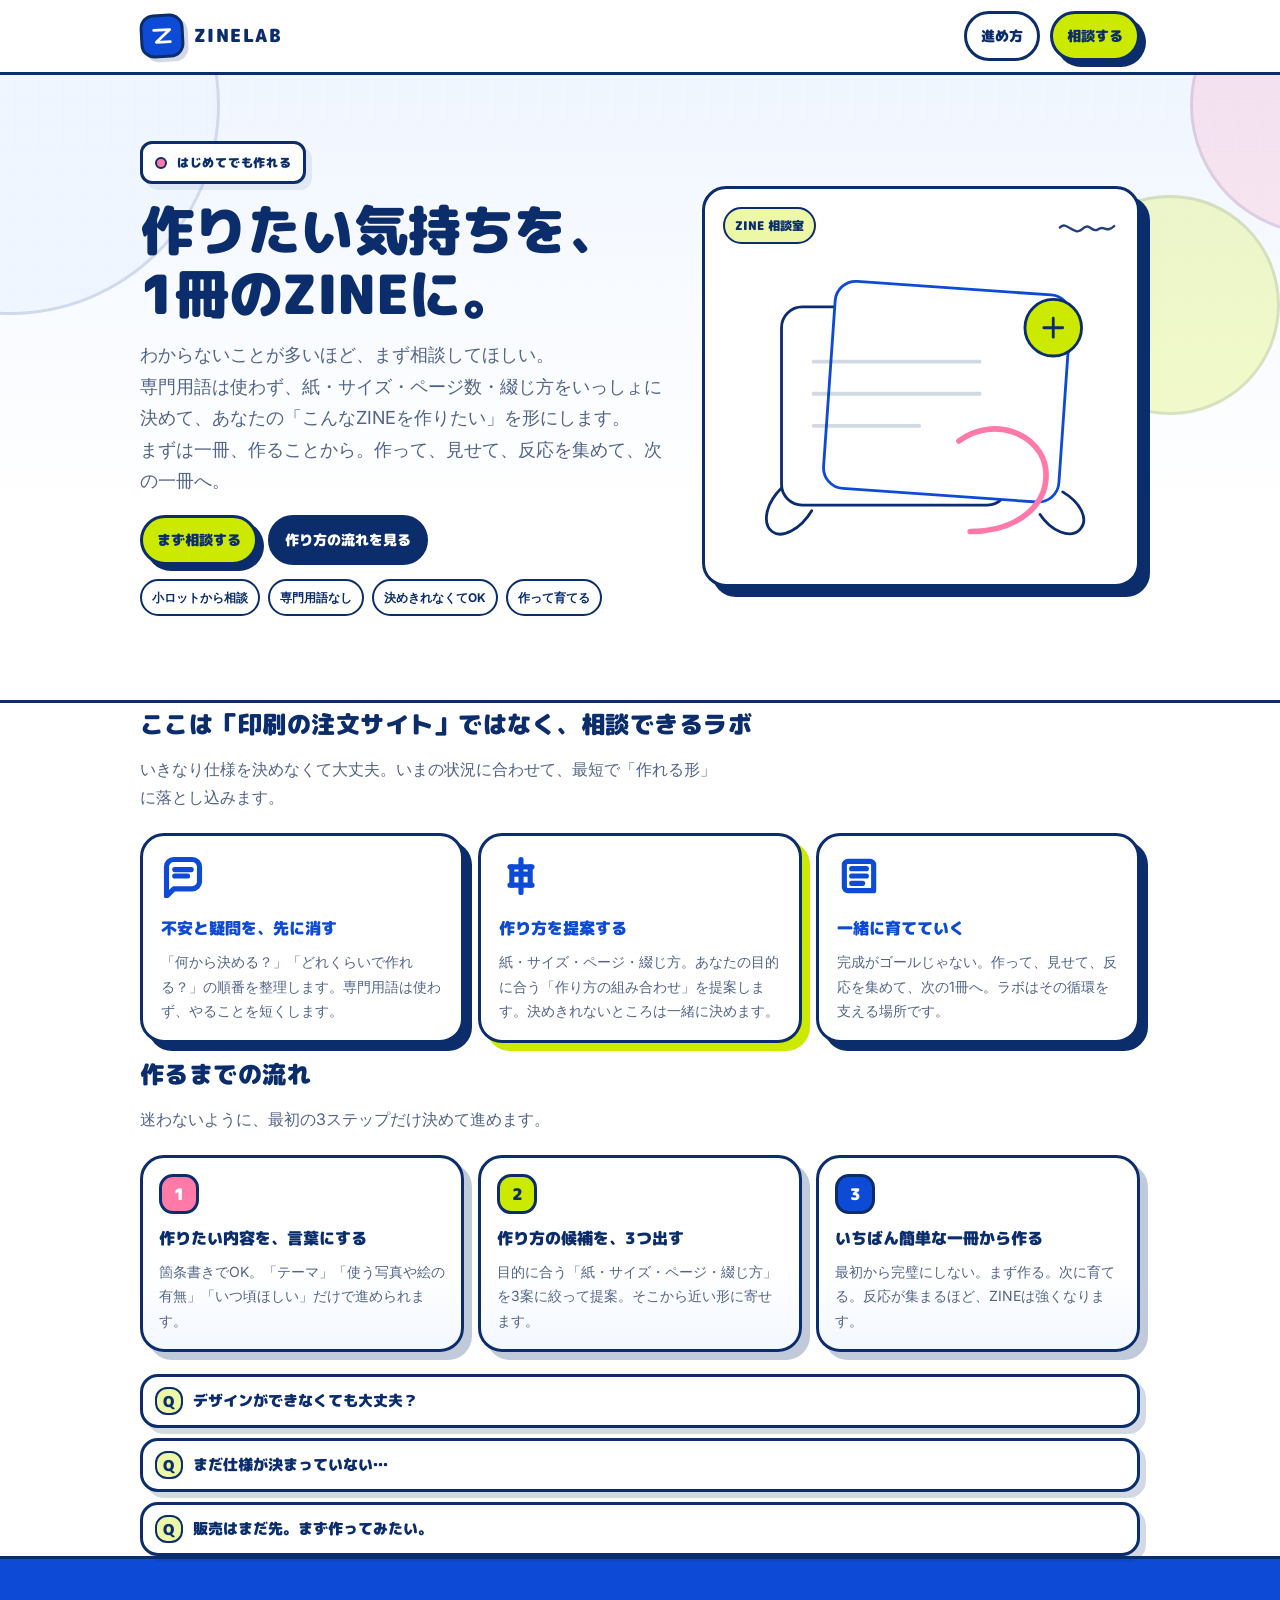
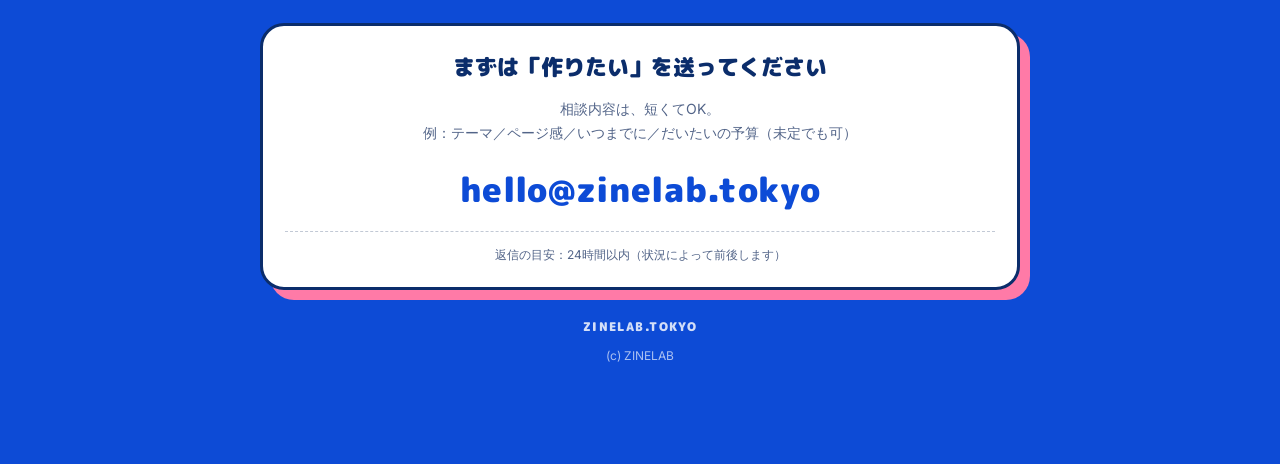
==== index.html @ 98d880db "Initial commit: copied from zinelab" ====
<!doctype html>
<html lang="ja">
<head>
  <meta charset="utf-8" />
  <meta name="viewport" content="width=device-width,initial-scale=1" />
  <meta name="description" content="ZINELAB — はじめてでも大丈夫。作りたい気持ちを、1冊のZINEに。" />
  <title>ZINELAB | はじめてでも作れるZINEの相談室</title>

  <link rel="preconnect" href="https://fonts.googleapis.com">
  <link rel="preconnect" href="https://fonts.gstatic.com" crossorigin>
  <link href="https://fonts.googleapis.com/css2?family=M+PLUS+Rounded+1c:wght@500;800;900&family=Inter:wght@400;600;700&display=swap" rel="stylesheet">

  <style>
    :root{
      --ink:#0B2D6B;
      --blue:#0D4BD6;
      --sky:#F0F6FF;
      --lime:#CBEA00;
      --pink:#FF7AA7;
      --paper:#FFFFFF;
      --muted:#526488;

      --radius:24px;
      --border:3px;
      --shadow:10px 10px 0 var(--ink);

      --max:1040px;
    }

    *{box-sizing:border-box;-webkit-font-smoothing:antialiased}
    html,body{margin:0;padding:0}
    body{
      font-family:"Inter","Noto Sans JP",system-ui,-apple-system,Segoe UI,Roboto,sans-serif;
      color:var(--ink);
      background:var(--paper);
      line-height:1.75;
      overflow-x:hidden;
    }

    h1,h2,h3,.rounded{
      font-family:"M PLUS Rounded 1c",system-ui,sans-serif;
      margin:0;
    }
    a{color:inherit}
    .wrap{max-width:var(--max);margin:0 auto;padding:0 20px}

    /* --- Header --- */
    header{
      position:sticky;top:0;z-index:50;
      background:rgba(255,255,255,.86);
      backdrop-filter:blur(12px);
      border-bottom:var(--border) solid var(--ink);
    }
    .nav{
      height:72px;
      display:flex;align-items:center;justify-content:space-between;
      gap:12px;
    }
    .brand{
      display:flex;align-items:center;gap:10px;
      text-decoration:none;
    }
    .mark{
      width:44px;height:44px;border-radius:14px;
      background:var(--blue);
      border:var(--border) solid var(--ink);
      display:grid;place-items:center;
      transform:rotate(-3deg);
      box-shadow:4px 4px 0 rgba(11,45,107,.18);
    }
    .brand .name{
      font-weight:900;
      letter-spacing:.08em;
      font-size:18px;
    }
    .navlinks{
      display:flex;align-items:center;gap:10px;
    }
    .pill{
      display:inline-flex;align-items:center;gap:8px;
      padding:10px 14px;
      border-radius:999px;
      border:var(--border) solid var(--ink);
      text-decoration:none;
      font-family:"M PLUS Rounded 1c";
      font-weight:900;
      font-size:14px;
      white-space:nowrap;
      background:#fff;
    }
    .pill.primary{
      background:var(--lime);
      box-shadow:6px 6px 0 var(--ink);
    }
    .pill.dark{
      background:var(--ink);
      color:#fff;
    }
    .pill:active{transform:translate(1px,1px)}

    /* --- Decorative background --- */
    .bg{
      position:absolute;inset:-120px -80px auto -80px;
      height:520px;
      pointer-events:none;
      z-index:0;
      overflow:hidden;
    }
    .blob{
      position:absolute;border-radius:999px;
      filter:saturate(1.05);
      opacity:.95;
    }
    .blob.b1{width:420px;height:420px;left:-120px;top:-60px;background:var(--sky);border:var(--border) solid rgba(11,45,107,.14)}
    .blob.b2{width:260px;height:260px;right:-90px;top:20px;background:rgba(255,122,167,.18);border:var(--border) solid rgba(11,45,107,.12)}
    .blob.b3{width:220px;height:220px;right:80px;top:240px;background:rgba(203,234,0,.22);border:var(--border) solid rgba(11,45,107,.12)}
    .gridpaper{
      position:absolute;inset:0;
      background:
        linear-gradient(transparent 23px, rgba(11,45,107,.06) 24px),
        linear-gradient(90deg, transparent 23px, rgba(11,45,107,.06) 24px);
      background-size:24px 24px;
      mask-image:linear-gradient(180deg, rgba(0,0,0,.7), rgba(0,0,0,0));
      opacity:.6;
    }

    /* --- Hero --- */
    .hero{
      position:relative;
      padding:46px 0 28px;
      border-bottom:var(--border) solid var(--ink);
      background:linear-gradient(180deg, var(--sky) 0%, #fff 70%);
      overflow:hidden;
    }
    .hero .wrap{position:relative;z-index:1}
    .heroGrid{
      display:grid;grid-template-columns:1.1fr .9fr;gap:26px;align-items:center;
      padding:20px 0 40px;
    }
    .kicker{
      display:inline-flex;align-items:center;gap:10px;
      padding:8px 12px;border-radius:12px;
      border:var(--border) solid var(--ink);
      background:#fff;
      font-family:"M PLUS Rounded 1c";
      font-weight:900;
      font-size:12px;
      letter-spacing:.06em;
      width:fit-content;
      box-shadow:6px 6px 0 rgba(11,45,107,.08);
    }
    .kicker .dot{
      width:12px;height:12px;border-radius:999px;
      background:var(--pink);
      border:2px solid var(--ink);
    }
    .hero h1{
      margin-top:14px;
      font-weight:900;
      letter-spacing:-.01em;
      line-height:1.18;
      font-size:clamp(30px, 6vw, 54px);
    }
    .lead{
      margin:14px 0 0;
      color:var(--muted);
      font-size:clamp(15px, 2.3vw, 18px);
    }

    .ctaRow{
      display:flex;flex-wrap:wrap;gap:10px;
      margin-top:18px;
      align-items:center;
    }

    .meta{
      display:flex;flex-wrap:wrap;gap:8px;
      margin-top:14px;
      padding:0;
      list-style:none;
    }
    .chip{
      font-size:12px;
      padding:6px 10px;
      border-radius:999px;
      border:2px solid var(--ink);
      background:#fff;
      font-weight:700;
    }

    /* hero visual */
    .visual{
      border:var(--border) solid var(--ink);
      border-radius:var(--radius);
      background:#fff;
      box-shadow:var(--shadow);
      padding:18px;
    }
    .visualTop{
      display:flex;align-items:center;justify-content:space-between;gap:10px;
      margin-bottom:12px;
    }
    .badge{
      font-family:"M PLUS Rounded 1c";
      font-weight:900;
      border:2px solid var(--ink);
      padding:6px 10px;border-radius:999px;
      background:rgba(203,234,0,.35);
      font-size:12px;
    }
    .scribble{
      width:64px;height:20px;
      opacity:.9;
    }

    /* --- Sections --- */
    section{padding:56px 0}
    .sectionTitle{
      font-size:24px;
      font-weight:900;
      letter-spacing:.02em;
    }
    .sectionLead{
      margin:10px 0 0;
      color:var(--muted);
      max-width:58ch;
    }

    .cards{
      margin-top:22px;
      display:grid;
      grid-template-columns:repeat(3, 1fr);
      gap:14px;
    }
    .card{
      border:var(--border) solid var(--ink);
      border-radius:var(--radius);
      background:#fff;
      box-shadow:8px 8px 0 var(--ink);
      padding:18px 18px 16px;
      min-height:160px;
    }
    .card strong{
      display:block;
      font-family:"M PLUS Rounded 1c";
      font-weight:900;
      font-size:16px;
      color:var(--blue);
      margin-top:8px;
    }
    .card p{
      margin:8px 0 0;
      color:var(--muted);
      font-size:14px;
    }
    .card.alt{
      box-shadow:8px 8px 0 var(--lime);
    }

    /* --- Steps --- */
    .steps{
      margin-top:22px;
      display:grid;
      grid-template-columns:repeat(3,1fr);
      gap:14px;
    }
    .step{
      border:var(--border) solid var(--ink);
      border-radius:var(--radius);
      background:linear-gradient(180deg, #fff 0%, #fff 60%, rgba(240,246,255,.8) 100%);
      box-shadow:8px 8px 0 rgba(11,45,107,.25);
      padding:16px;
    }
    .step .num{
      width:40px;height:40px;border-radius:14px;
      border:var(--border) solid var(--ink);
      background:var(--pink);
      color:#fff;
      display:grid;place-items:center;
      font-family:"M PLUS Rounded 1c";
      font-weight:900;
    }
    .step h3{
      margin-top:10px;
      font-size:16px;
      font-weight:900;
    }
    .step p{
      margin:8px 0 0;
      color:var(--muted);
      font-size:14px;
    }

    /* --- FAQ --- */
    .faq{
      margin-top:22px;
      display:grid;
      grid-template-columns:1fr;
      gap:10px;
    }
    details{
      border:var(--border) solid var(--ink);
      border-radius:18px;
      background:#fff;
      box-shadow:6px 6px 0 rgba(11,45,107,.18);
      padding:10px 12px;
    }
    summary{
      cursor:pointer;
      list-style:none;
      font-family:"M PLUS Rounded 1c";
      font-weight:900;
      display:flex;align-items:center;gap:10px;
      font-size:15px;
    }
    summary::-webkit-details-marker{display:none}
    .qmark{
      width:28px;height:28px;border-radius:12px;
      border:2px solid var(--ink);
      background:rgba(203,234,0,.35);
      display:grid;place-items:center;
      font-weight:900;
    }
    details p{
      margin:10px 0 0;
      color:var(--muted);
      font-size:14px;
      padding-left:38px;
    }

    /* --- Contact --- */
    .contact{
      padding:64px 0;
      border-top:var(--border) solid var(--ink);
      background:var(--blue);
      color:#fff;
    }
    .contactCard{
      background:#fff;
      color:var(--ink);
      border:var(--border) solid var(--ink);
      border-radius:var(--radius);
      box-shadow:10px 10px 0 var(--pink);
      padding:22px;
      max-width:760px;
      margin:0 auto;
      text-align:center;
    }
    .contactCard h2{
      font-size:22px;
      font-weight:900;
      margin:0;
    }
    .contactCard .note{
      margin:10px auto 0;
      color:var(--muted);
      font-size:14px;
      max-width:56ch;
    }
    .email{
      display:block;
      margin:14px 0 0;
      font-family:"M PLUS Rounded 1c";
      font-weight:900;
      letter-spacing:.02em;
      font-size:clamp(20px, 4.8vw, 34px);
      text-decoration:none;
      color:var(--blue);
      word-break:break-word;
    }
    .small{
      margin:12px 0 0;
      font-size:12px;
      color:var(--muted);
      border-top:1px dashed rgba(82,100,136,.35);
      padding-top:12px;
    }
    footer{
      padding:26px 0 34px;
      text-align:center;
      color:rgba(255,255,255,.82);
    }
    footer .mini{
      font-family:"M PLUS Rounded 1c";
      font-weight:900;
      letter-spacing:.12em;
      font-size:12px;
      margin:0;
    }
    footer .copy{
      margin:8px 0 0;
      font-size:12px;
      opacity:.8;
    }

    /* --- SVG unified tone --- */
    .icon{
      width:44px;height:44px;
      color:var(--blue);
    }
    .line{
      fill:none;
      stroke:currentColor;
      stroke-width:2.8;
      stroke-linecap:round;
      stroke-linejoin:round;
    }

    /* --- Responsive --- */
    @media (max-width: 900px){
      .heroGrid{grid-template-columns:1fr;gap:14px}
      .visual{max-width:520px;margin:0 auto}
      .cards{grid-template-columns:1fr}
      .steps{grid-template-columns:1fr}
      .navlinks{gap:8px}
      .pill{padding:9px 12px}
    }

    @media (max-width: 420px){
      .nav{height:66px}
      .brand .name{font-size:16px}
      .mark{width:40px;height:40px;border-radius:13px}
      .pill{font-size:13px}
    }
  </style>
</head>

<body>
  <header>
    <div class="wrap nav">
      <a class="brand" href="#top" aria-label="ZINELAB">
        <div class="mark" aria-hidden="true">
          <svg width="24" height="24" viewBox="0 0 24 24" class="line" style="stroke:#fff">
            <path d="M4 6h16L6 18h14"/>
          </svg>
        </div>
        <div class="name rounded">ZINELAB</div>
      </a>

      <div class="navlinks">
        <a class="pill" href="#how">進め方</a>
        <a class="pill primary" href="mailto:hello@zinelab.tokyo?subject=ZINELAB%20%E7%9B%B8%E8%AB%87&body=%E4%BB%A5%E4%B8%8B%E3%82%92%E7%9F%AD%E3%81%8F%E6%9B%B8%E3%81%84%E3%81%A6%E9%80%81%E3%81%A3%E3%81%A6%E3%81%8F%E3%81%A0%E3%81%95%E3%81%84%EF%BC%9A%0A%E3%83%BB%E4%BD%9C%E3%82%8A%E3%81%9F%E3%81%84%E5%86%85%E5%AE%B9%EF%BC%88%E3%83%86%E3%83%BC%E3%83%9E%E3%82%84%E9%9B%B0%E5%9B%B2%E6%B0%97%EF%BC%89%0A%E3%83%BB%E3%82%B5%E3%82%A4%E3%82%BA%EF%BC%88%E6%9C%AA%E5%AE%9A%E3%81%A7%E3%82%82OK%EF%BC%89%0A%E3%83%BB%E3%83%9A%E3%83%BC%E3%82%B8%E6%95%B0%EF%BC%88%E6%9C%AA%E5%AE%9A%E3%81%A7%E3%82%82OK%EF%BC%89%0A%E3%83%BB%E9%83%A8%E6%95%B0%EF%BC%88%E6%9C%AA%E5%AE%9A%E3%81%A7%E3%82%82OK%EF%BC%89%0A%E3%83%BB%E3%81%84%E3%81%A4%E9%A0%83%E3%81%BB%E3%81%97%E3%81%84%EF%BC%88%E3%81%A0%E3%81%84%E3%81%9F%E3%81%84%E3%81%A7OK%EF%BC%89%0A%E3%83%BB%E5%8F%82%E8%80%83URL%20/%20%E7%94%BB%E5%83%8F%EF%BC%88%E3%81%82%E3%82%8C%E3%81%B0%EF%BC%89%0A">相談する</a>
      </div>
    </div>
  </header>

  <main id="top">

    <section class="hero" aria-label="Hero">
      <div class="bg" aria-hidden="true">
        <div class="blob b1"></div>
        <div class="blob b2"></div>
        <div class="blob b3"></div>
        <div class="gridpaper"></div>
      </div>

      <div class="wrap">
        <div class="heroGrid">
          <div>
            <div class="kicker">
              <span class="dot" aria-hidden="true"></span>
              はじめてでも作れる
            </div>

            <h1>作りたい気持ちを、<br>1冊のZINEに。</h1>

            <p class="lead">
              わからないことが多いほど、まず相談してほしい。<br>
              専門用語は使わず、紙・サイズ・ページ数・綴じ方をいっしょに決めて、あなたの「こんなZINEを作りたい」を形にします。<br>
              まずは一冊、作ることから。作って、見せて、反応を集めて、次の一冊へ。
            </p>

            <div class="ctaRow">
              <a class="pill primary" href="mailto:hello@zinelab.tokyo?subject=ZINELAB%20%E7%9B%B8%E8%AB%87&body=%E4%BB%A5%E4%B8%8B%E3%82%92%E7%9F%AD%E3%81%8F%E6%9B%B8%E3%81%84%E3%81%A6%E9%80%81%E3%81%A3%E3%81%A6%E3%81%8F%E3%81%A0%E3%81%95%E3%81%84%EF%BC%9A%0A%E3%83%BB%E4%BD%9C%E3%82%8A%E3%81%9F%E3%81%84%E5%86%85%E5%AE%B9%EF%BC%88%E3%83%86%E3%83%BC%E3%83%9E%E3%82%84%E9%9B%B0%E5%9B%B2%E6%B0%97%EF%BC%89%0A%E3%83%BB%E3%82%B5%E3%82%A4%E3%82%BA%EF%BC%88%E6%9C%AA%E5%AE%9A%E3%81%A7%E3%82%82OK%EF%BC%89%0A%E3%83%BB%E3%83%9A%E3%83%BC%E3%82%B8%E6%95%B0%EF%BC%88%E6%9C%AA%E5%AE%9A%E3%81%A7%E3%82%82OK%EF%BC%89%0A%E3%83%BB%E9%83%A8%E6%95%B0%EF%BC%88%E6%9C%AA%E5%AE%9A%E3%81%A7%E3%82%82OK%EF%BC%89%0A%E3%83%BB%E3%81%84%E3%81%A4%E9%A0%83%E3%81%BB%E3%81%97%E3%81%84%EF%BC%88%E3%81%A0%E3%81%84%E3%81%9F%E3%81%84%E3%81%A7OK%EF%BC%89%0A%E3%83%BB%E5%8F%82%E8%80%83URL%20/%20%E7%94%BB%E5%83%8F%EF%BC%88%E3%81%82%E3%82%8C%E3%81%B0%EF%BC%89%0A">
                まず相談する
              </a>
              <a class="pill dark" href="#how">
                作り方の流れを見る
              </a>
            </div>

            <ul class="meta" aria-label="特徴">
              <li class="chip">小ロットから相談</li>
              <li class="chip">専門用語なし</li>
              <li class="chip">決めきれなくてOK</li>
              <li class="chip">作って育てる</li>
            </ul>
          </div>

          <div class="visual" aria-label="Illustration">
            <div class="visualTop">
              <div class="badge">ZINE 相談室</div>
              <svg class="scribble" viewBox="0 0 80 24" aria-hidden="true">
                <path d="M6 14c8-10 18 12 28 2s12 6 20 0 10 6 20-4" fill="none" stroke="var(--ink)" stroke-width="3" stroke-linecap="round"/>
              </svg>
            </div>

            <svg viewBox="0 0 420 320" role="img" aria-label="ZINEのゆるい線画">
              <!-- paper stack -->
              <rect x="62" y="54" width="240" height="210" rx="22" fill="#fff" stroke="var(--ink)" stroke-width="3"/>
              <rect x="112" y="34" width="250" height="220" rx="22" fill="#fff" stroke="var(--blue)" stroke-width="3" transform="rotate(4 240 150)"/>
              <!-- lines -->
              <path d="M96 112h176M96 146h176M96 180h112" fill="none" stroke="rgba(11,45,107,.18)" stroke-width="4" stroke-linecap="round"/>
              <!-- lime stamp -->
              <circle cx="350" cy="76" r="30" fill="var(--lime)" stroke="var(--ink)" stroke-width="3"/>
              <path d="M340 76h20M350 66v20" fill="none" stroke="var(--ink)" stroke-width="3" stroke-linecap="round"/>
              <!-- pink doodle -->
              <path d="M250 196c38-28 88-6 92 30 4 36-28 66-80 66"
                    fill="none" stroke="var(--pink)" stroke-width="6" stroke-linecap="round"/>
              <!-- little hands -->
              <path d="M62 246c-18 18-20 38-10 46 10 8 30-2 42-22"
                    fill="none" stroke="var(--ink)" stroke-width="3" stroke-linecap="round"/>
              <path d="M360 250c20 12 28 30 18 40-10 10-30 2-42-16"
                    fill="none" stroke="var(--ink)" stroke-width="3" stroke-linecap="round"/>
            </svg>
          </div>
        </div>
      </div>
    </section>

    <section class="wrap" id="roles" aria-label="What we do">
      <h2 class="sectionTitle">ここは「印刷の注文サイト」ではなく、相談できるラボ</h2>
      <p class="sectionLead">
        いきなり仕様を決めなくて大丈夫。いまの状況に合わせて、最短で「作れる形」に落とし込みます。
      </p>

      <div class="cards" role="list">
        <div class="card" role="listitem">
          <svg class="icon" viewBox="0 0 24 24" aria-hidden="true">
            <path class="line" d="M21 15a4 4 0 0 1-4 4H7l-4 4V7a4 4 0 0 1 4-4h10a4 4 0 0 1 4 4z"/>
            <path class="line" d="M7.5 8.5h9M7.5 12h7"/>
          </svg>
          <strong>不安と疑問を、先に消す</strong>
          <p>「何から決める？」「どれくらいで作れる？」の順番を整理します。専門用語は使わず、やることを短くします。</p>
        </div>

        <div class="card alt" role="listitem">
          <svg class="icon" viewBox="0 0 24 24" aria-hidden="true">
            <path class="line" d="M12 3v18"/>
            <path class="line" d="M6 7h12M6 17h12"/>
            <path class="line" d="M7 7v10M17 7v10"/>
            <path class="line" d="M9 11h6"/>
          </svg>
          <strong>作り方を提案する</strong>
          <p>紙・サイズ・ページ・綴じ方。あなたの目的に合う「作り方の組み合わせ」を提案します。決めきれないところは一緒に決めます。</p>
        </div>

        <div class="card" role="listitem">
          <svg class="icon" viewBox="0 0 24 24" aria-hidden="true">
            <path class="line" d="M6 4h12a2 2 0 0 1 2 2v14H6a2 2 0 0 1-2-2V6a2 2 0 0 1 2-2z"/>
            <path class="line" d="M8 8h8M8 12h8M8 16h6"/>
          </svg>
          <strong>一緒に育てていく</strong>
          <p>完成がゴールじゃない。作って、見せて、反応を集めて、次の1冊へ。ラボはその循環を支える場所です。</p>
        </div>
      </div>
    </section>

    <section class="wrap" id="how" aria-label="How it works" style="padding-top:10px">
      <h2 class="sectionTitle">作るまでの流れ</h2>
      <p class="sectionLead">迷わないように、最初の3ステップだけ決めて進めます。</p>

      <div class="steps">
        <div class="step">
          <div class="num">1</div>
          <h3>作りたい内容を、言葉にする</h3>
          <p>箇条書きでOK。「テーマ」「使う写真や絵の有無」「いつ頃ほしい」だけで進められます。</p>
        </div>
        <div class="step">
          <div class="num" style="background:var(--lime); color:var(--ink)">2</div>
          <h3>作り方の候補を、3つ出す</h3>
          <p>目的に合う「紙・サイズ・ページ・綴じ方」を3案に絞って提案。そこから近い形に寄せます。</p>
        </div>
        <div class="step">
          <div class="num" style="background:var(--blue)">3</div>
          <h3>いちばん簡単な一冊から作る</h3>
          <p>最初から完璧にしない。まず作る。次に育てる。反応が集まるほど、ZINEは強くなります。</p>
        </div>
      </div>

      <div class="faq" aria-label="FAQ">
        <details>
          <summary><span class="qmark">Q</span>デザインができなくても大丈夫？</summary>
          <p>大丈夫です。まずは中身の整理から。作りやすい形に落とし込むところまで一緒にやります。</p>
        </details>
        <details>
          <summary><span class="qmark">Q</span>まだ仕様が決まっていない…</summary>
          <p>いちばん多い相談です。決める順番をこちらで作るので、「決めきれないまま」相談してください。</p>
        </details>
        <details>
          <summary><span class="qmark">Q</span>販売はまだ先。まず作ってみたい。</summary>
          <p>その方針で進めます。まずは“作る体験”を小さく始めて、次の一冊につなげる設計にします。</p>
        </details>
      </div>
    </section>

    <section class="contact" id="contact" aria-label="Contact">
      <div class="wrap">
        <div class="contactCard">
          <h2>まずは「作りたい」を送ってください</h2>
          <p class="note">
            相談内容は、短くてOK。<br>
            例：テーマ／ページ感／いつまでに／だいたいの予算（未定でも可）
          </p>

          <a class="email" href="mailto:hello@zinelab.tokyo?subject=ZINELAB%20%E7%9B%B8%E8%AB%87&body=%E4%BB%A5%E4%B8%8B%E3%82%92%E7%9F%AD%E3%81%8F%E6%9B%B8%E3%81%84%E3%81%A6%E9%80%81%E3%81%A3%E3%81%A6%E3%81%8F%E3%81%A0%E3%81%95%E3%81%84%EF%BC%9A%0A%E3%83%BB%E4%BD%9C%E3%82%8A%E3%81%9F%E3%81%84%E5%86%85%E5%AE%B9%EF%BC%88%E3%83%86%E3%83%BC%E3%83%9E%E3%82%84%E9%9B%B0%E5%9B%B2%E6%B0%97%EF%BC%89%0A%E3%83%BB%E3%82%B5%E3%82%A4%E3%82%BA%EF%BC%88%E6%9C%AA%E5%AE%9A%E3%81%A7%E3%82%82OK%EF%BC%89%0A%E3%83%BB%E3%83%9A%E3%83%BC%E3%82%B8%E6%95%B0%EF%BC%88%E6%9C%AA%E5%AE%9A%E3%81%A7%E3%82%82OK%EF%BC%89%0A%E3%83%BB%E9%83%A8%E6%95%B0%EF%BC%88%E6%9C%AA%E5%AE%9A%E3%81%A7%E3%82%82OK%EF%BC%89%0A%E3%83%BB%E3%81%84%E3%81%A4%E9%A0%83%E3%81%BB%E3%81%97%E3%81%84%EF%BC%88%E3%81%A0%E3%81%84%E3%81%9F%E3%81%84%E3%81%A7OK%EF%BC%89%0A%E3%83%BB%E5%8F%82%E8%80%83URL%20/%20%E7%94%BB%E5%83%8F%EF%BC%88%E3%81%82%E3%82%8C%E3%81%B0%EF%BC%89%0A">hello@zinelab.tokyo</a>

          <div class="small">
            返信の目安：24時間以内（状況によって前後します）
          </div>
        </div>

        <footer>
          <p class="mini">ZINELAB.TOKYO</p>
          <p class="copy">(c) ZINELAB</p>
        </footer>
      </div>
    </section>

  </main>
</body>
</html>
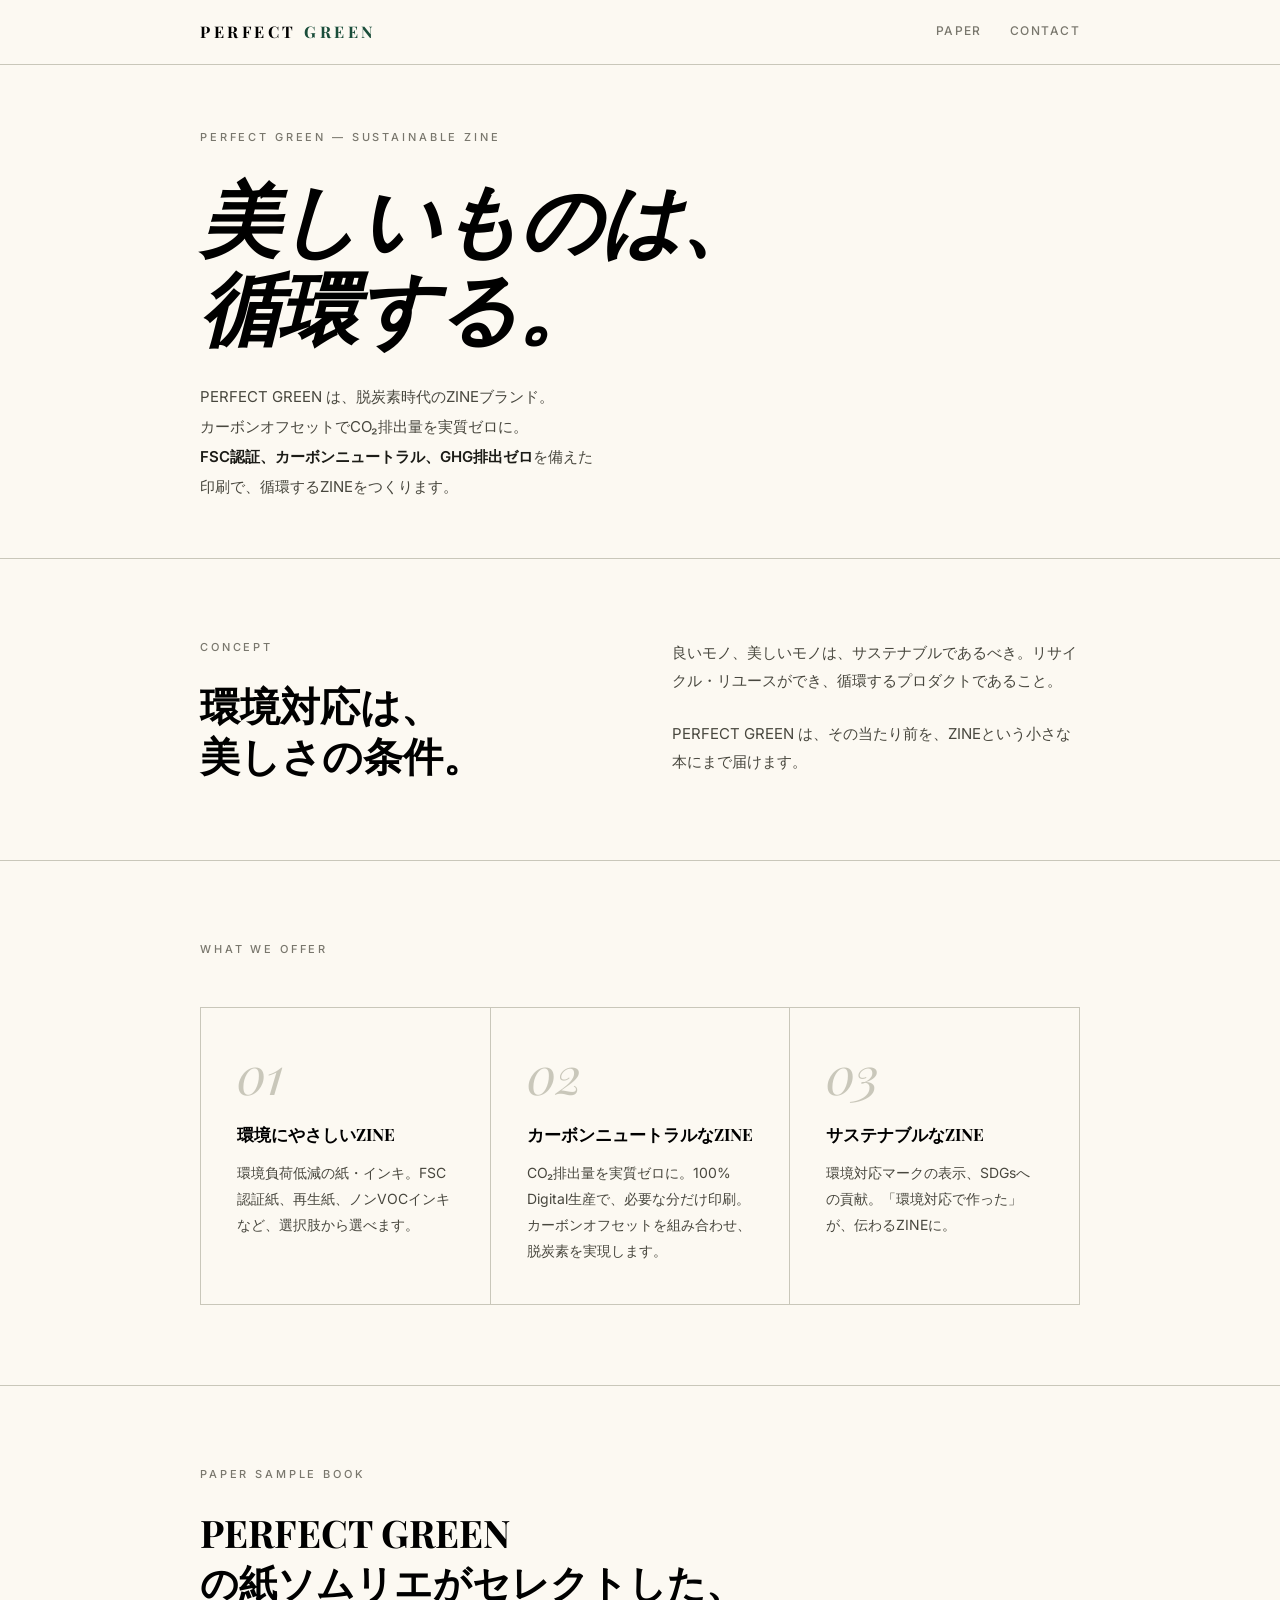
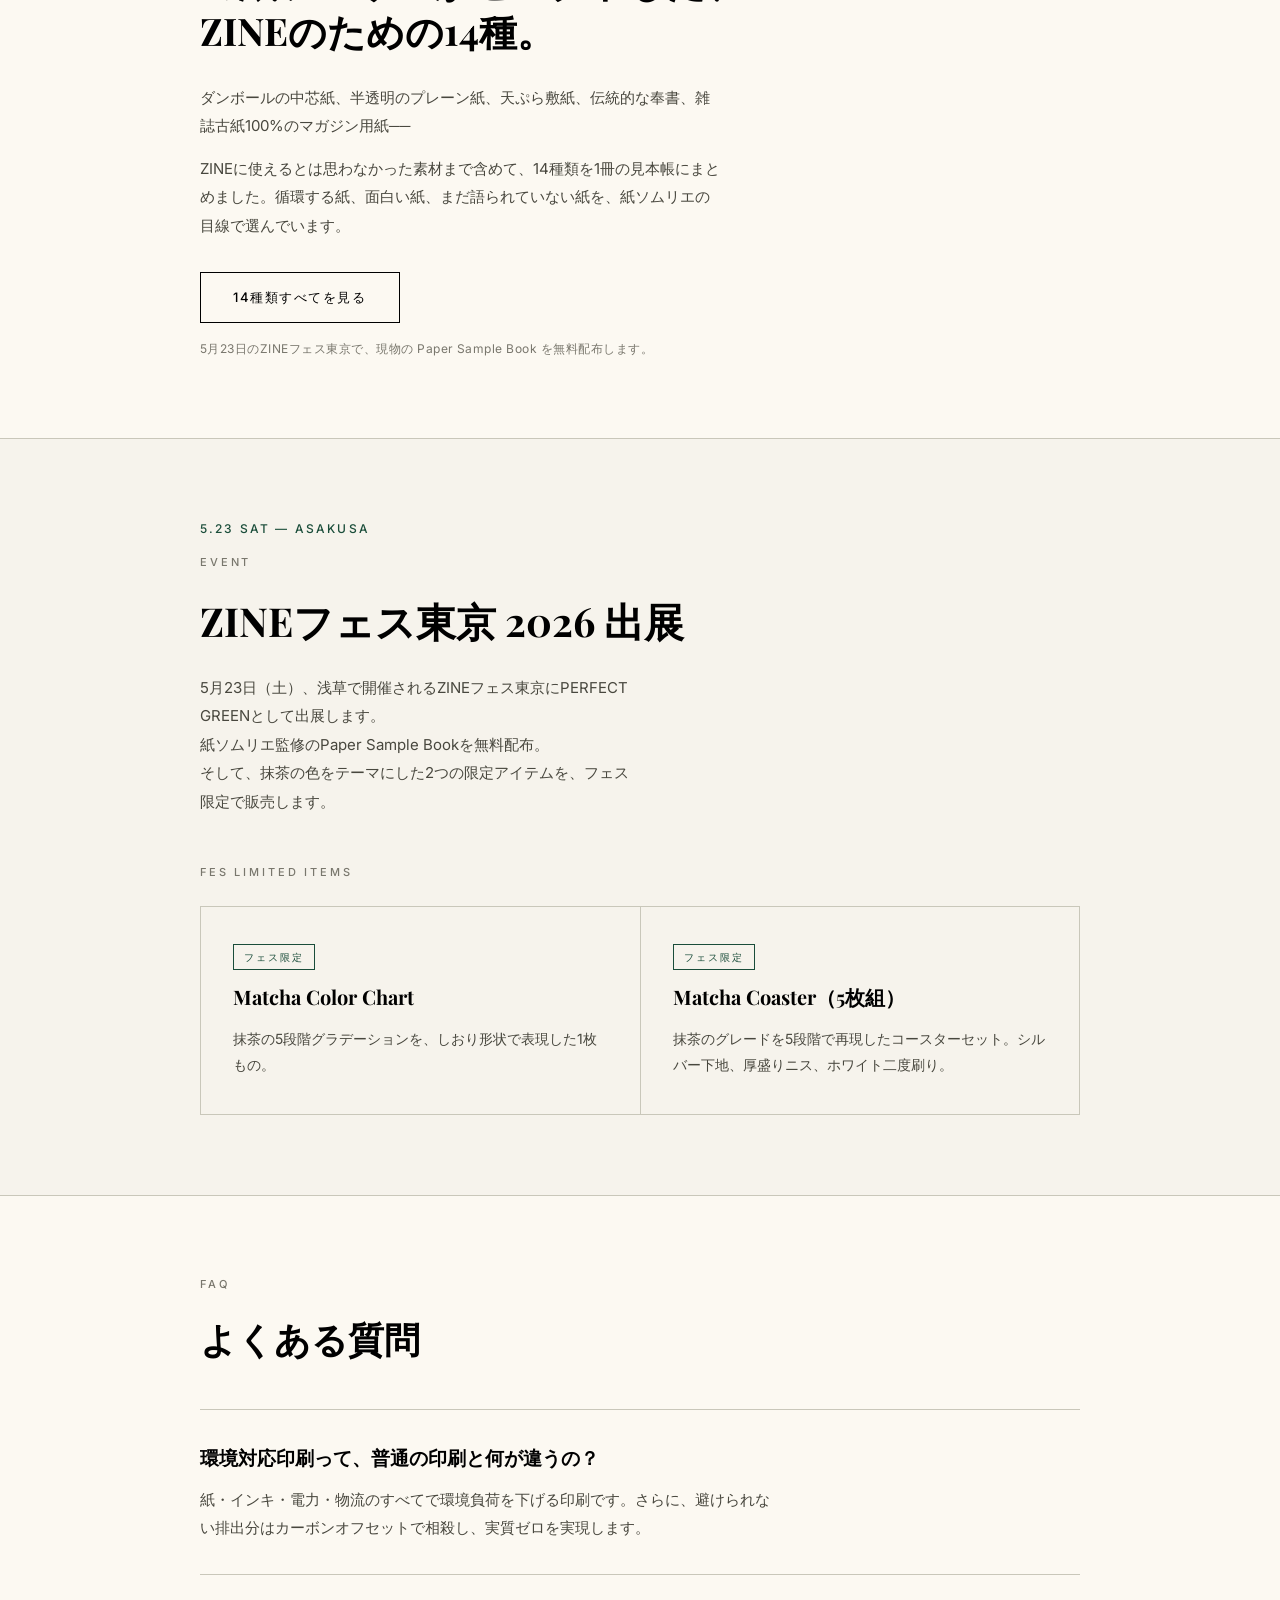
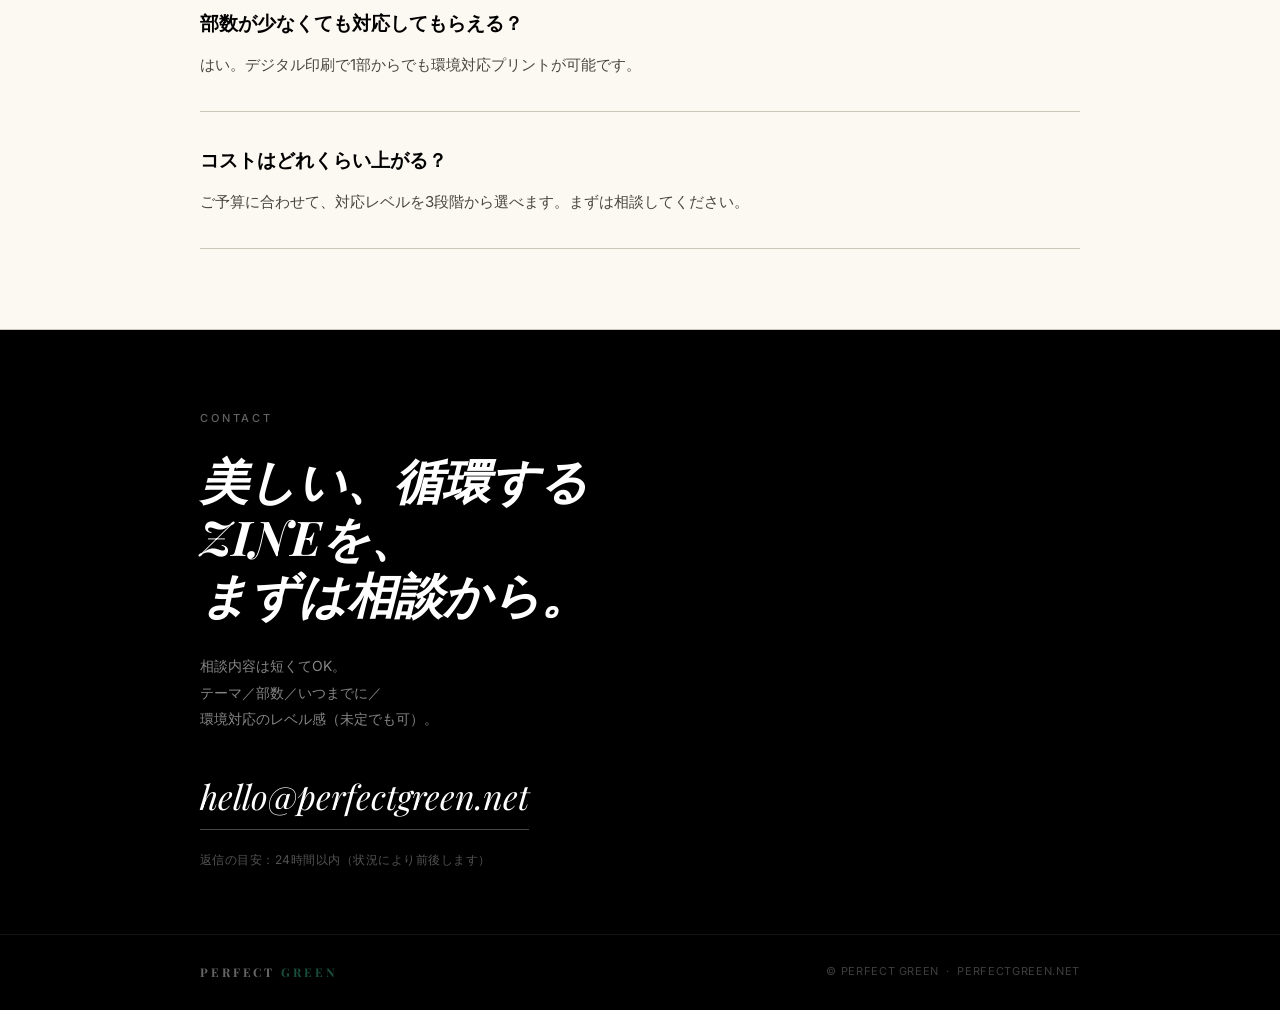
==== commit e13ffd7e: "Add PERFECT GREEN site: paperSampleBook, event, paper.html with Elite Editorial design" ====
--- a/index.html
+++ b/index.html
@@ -3,620 +3,175 @@
 <head>
   <meta charset="utf-8" />
   <meta name="viewport" content="width=device-width,initial-scale=1" />
-  <meta name="description" content="ZINELAB — はじめてでも大丈夫。作りたい気持ちを、1冊のZINEに。" />
-  <title>ZINELAB | はじめてでも作れるZINEの相談室</title>
+  <meta name="description" content="PERFECT GREEN — 脱炭素時代のZINEブランド。FSC認証、カーボンニュートラル、GHG排出ゼロを備えた印刷で、循環するZINEをつくります。" />
+  <title>PERFECT GREEN | 美しいものは、循環する。</title>
 
   <link rel="preconnect" href="https://fonts.googleapis.com">
   <link rel="preconnect" href="https://fonts.gstatic.com" crossorigin>
-  <link href="https://fonts.googleapis.com/css2?family=M+PLUS+Rounded+1c:wght@500;800;900&family=Inter:wght@400;600;700&display=swap" rel="stylesheet">
-
-  <style>
-    :root{
-      --ink:#0B2D6B;
-      --blue:#0D4BD6;
-      --sky:#F0F6FF;
-      --lime:#CBEA00;
-      --pink:#FF7AA7;
-      --paper:#FFFFFF;
-      --muted:#526488;
-
-      --radius:24px;
-      --border:3px;
-      --shadow:10px 10px 0 var(--ink);
-
-      --max:1040px;
-    }
-
-    *{box-sizing:border-box;-webkit-font-smoothing:antialiased}
-    html,body{margin:0;padding:0}
-    body{
-      font-family:"Inter","Noto Sans JP",system-ui,-apple-system,Segoe UI,Roboto,sans-serif;
-      color:var(--ink);
-      background:var(--paper);
-      line-height:1.75;
-      overflow-x:hidden;
-    }
-
-    h1,h2,h3,.rounded{
-      font-family:"M PLUS Rounded 1c",system-ui,sans-serif;
-      margin:0;
-    }
-    a{color:inherit}
-    .wrap{max-width:var(--max);margin:0 auto;padding:0 20px}
-
-    /* --- Header --- */
-    header{
-      position:sticky;top:0;z-index:50;
-      background:rgba(255,255,255,.86);
-      backdrop-filter:blur(12px);
-      border-bottom:var(--border) solid var(--ink);
-    }
-    .nav{
-      height:72px;
-      display:flex;align-items:center;justify-content:space-between;
-      gap:12px;
-    }
-    .brand{
-      display:flex;align-items:center;gap:10px;
-      text-decoration:none;
-    }
-    .mark{
-      width:44px;height:44px;border-radius:14px;
-      background:var(--blue);
-      border:var(--border) solid var(--ink);
-      display:grid;place-items:center;
-      transform:rotate(-3deg);
-      box-shadow:4px 4px 0 rgba(11,45,107,.18);
-    }
-    .brand .name{
-      font-weight:900;
-      letter-spacing:.08em;
-      font-size:18px;
-    }
-    .navlinks{
-      display:flex;align-items:center;gap:10px;
-    }
-    .pill{
-      display:inline-flex;align-items:center;gap:8px;
-      padding:10px 14px;
-      border-radius:999px;
-      border:var(--border) solid var(--ink);
-      text-decoration:none;
-      font-family:"M PLUS Rounded 1c";
-      font-weight:900;
-      font-size:14px;
-      white-space:nowrap;
-      background:#fff;
-    }
-    .pill.primary{
-      background:var(--lime);
-      box-shadow:6px 6px 0 var(--ink);
-    }
-    .pill.dark{
-      background:var(--ink);
-      color:#fff;
-    }
-    .pill:active{transform:translate(1px,1px)}
-
-    /* --- Decorative background --- */
-    .bg{
-      position:absolute;inset:-120px -80px auto -80px;
-      height:520px;
-      pointer-events:none;
-      z-index:0;
-      overflow:hidden;
-    }
-    .blob{
-      position:absolute;border-radius:999px;
-      filter:saturate(1.05);
-      opacity:.95;
-    }
-    .blob.b1{width:420px;height:420px;left:-120px;top:-60px;background:var(--sky);border:var(--border) solid rgba(11,45,107,.14)}
-    .blob.b2{width:260px;height:260px;right:-90px;top:20px;background:rgba(255,122,167,.18);border:var(--border) solid rgba(11,45,107,.12)}
-    .blob.b3{width:220px;height:220px;right:80px;top:240px;background:rgba(203,234,0,.22);border:var(--border) solid rgba(11,45,107,.12)}
-    .gridpaper{
-      position:absolute;inset:0;
-      background:
-        linear-gradient(transparent 23px, rgba(11,45,107,.06) 24px),
-        linear-gradient(90deg, transparent 23px, rgba(11,45,107,.06) 24px);
-      background-size:24px 24px;
-      mask-image:linear-gradient(180deg, rgba(0,0,0,.7), rgba(0,0,0,0));
-      opacity:.6;
-    }
-
-    /* --- Hero --- */
-    .hero{
-      position:relative;
-      padding:46px 0 28px;
-      border-bottom:var(--border) solid var(--ink);
-      background:linear-gradient(180deg, var(--sky) 0%, #fff 70%);
-      overflow:hidden;
-    }
-    .hero .wrap{position:relative;z-index:1}
-    .heroGrid{
-      display:grid;grid-template-columns:1.1fr .9fr;gap:26px;align-items:center;
-      padding:20px 0 40px;
-    }
-    .kicker{
-      display:inline-flex;align-items:center;gap:10px;
-      padding:8px 12px;border-radius:12px;
-      border:var(--border) solid var(--ink);
-      background:#fff;
-      font-family:"M PLUS Rounded 1c";
-      font-weight:900;
-      font-size:12px;
-      letter-spacing:.06em;
-      width:fit-content;
-      box-shadow:6px 6px 0 rgba(11,45,107,.08);
-    }
-    .kicker .dot{
-      width:12px;height:12px;border-radius:999px;
-      background:var(--pink);
-      border:2px solid var(--ink);
-    }
-    .hero h1{
-      margin-top:14px;
-      font-weight:900;
-      letter-spacing:-.01em;
-      line-height:1.18;
-      font-size:clamp(30px, 6vw, 54px);
-    }
-    .lead{
-      margin:14px 0 0;
-      color:var(--muted);
-      font-size:clamp(15px, 2.3vw, 18px);
-    }
-
-    .ctaRow{
-      display:flex;flex-wrap:wrap;gap:10px;
-      margin-top:18px;
-      align-items:center;
-    }
-
-    .meta{
-      display:flex;flex-wrap:wrap;gap:8px;
-      margin-top:14px;
-      padding:0;
-      list-style:none;
-    }
-    .chip{
-      font-size:12px;
-      padding:6px 10px;
-      border-radius:999px;
-      border:2px solid var(--ink);
-      background:#fff;
-      font-weight:700;
-    }
-
-    /* hero visual */
-    .visual{
-      border:var(--border) solid var(--ink);
-      border-radius:var(--radius);
-      background:#fff;
-      box-shadow:var(--shadow);
-      padding:18px;
-    }
-    .visualTop{
-      display:flex;align-items:center;justify-content:space-between;gap:10px;
-      margin-bottom:12px;
-    }
-    .badge{
-      font-family:"M PLUS Rounded 1c";
-      font-weight:900;
-      border:2px solid var(--ink);
-      padding:6px 10px;border-radius:999px;
-      background:rgba(203,234,0,.35);
-      font-size:12px;
-    }
-    .scribble{
-      width:64px;height:20px;
-      opacity:.9;
-    }
-
-    /* --- Sections --- */
-    section{padding:56px 0}
-    .sectionTitle{
-      font-size:24px;
-      font-weight:900;
-      letter-spacing:.02em;
-    }
-    .sectionLead{
-      margin:10px 0 0;
-      color:var(--muted);
-      max-width:58ch;
-    }
-
-    .cards{
-      margin-top:22px;
-      display:grid;
-      grid-template-columns:repeat(3, 1fr);
-      gap:14px;
-    }
-    .card{
-      border:var(--border) solid var(--ink);
-      border-radius:var(--radius);
-      background:#fff;
-      box-shadow:8px 8px 0 var(--ink);
-      padding:18px 18px 16px;
-      min-height:160px;
-    }
-    .card strong{
-      display:block;
-      font-family:"M PLUS Rounded 1c";
-      font-weight:900;
-      font-size:16px;
-      color:var(--blue);
-      margin-top:8px;
-    }
-    .card p{
-      margin:8px 0 0;
-      color:var(--muted);
-      font-size:14px;
-    }
-    .card.alt{
-      box-shadow:8px 8px 0 var(--lime);
-    }
-
-    /* --- Steps --- */
-    .steps{
-      margin-top:22px;
-      display:grid;
-      grid-template-columns:repeat(3,1fr);
-      gap:14px;
-    }
-    .step{
-      border:var(--border) solid var(--ink);
-      border-radius:var(--radius);
-      background:linear-gradient(180deg, #fff 0%, #fff 60%, rgba(240,246,255,.8) 100%);
-      box-shadow:8px 8px 0 rgba(11,45,107,.25);
-      padding:16px;
-    }
-    .step .num{
-      width:40px;height:40px;border-radius:14px;
-      border:var(--border) solid var(--ink);
-      background:var(--pink);
-      color:#fff;
-      display:grid;place-items:center;
-      font-family:"M PLUS Rounded 1c";
-      font-weight:900;
-    }
-    .step h3{
-      margin-top:10px;
-      font-size:16px;
-      font-weight:900;
-    }
-    .step p{
-      margin:8px 0 0;
-      color:var(--muted);
-      font-size:14px;
-    }
-
-    /* --- FAQ --- */
-    .faq{
-      margin-top:22px;
-      display:grid;
-      grid-template-columns:1fr;
-      gap:10px;
-    }
-    details{
-      border:var(--border) solid var(--ink);
-      border-radius:18px;
-      background:#fff;
-      box-shadow:6px 6px 0 rgba(11,45,107,.18);
-      padding:10px 12px;
-    }
-    summary{
-      cursor:pointer;
-      list-style:none;
-      font-family:"M PLUS Rounded 1c";
-      font-weight:900;
-      display:flex;align-items:center;gap:10px;
-      font-size:15px;
-    }
-    summary::-webkit-details-marker{display:none}
-    .qmark{
-      width:28px;height:28px;border-radius:12px;
-      border:2px solid var(--ink);
-      background:rgba(203,234,0,.35);
-      display:grid;place-items:center;
-      font-weight:900;
-    }
-    details p{
-      margin:10px 0 0;
-      color:var(--muted);
-      font-size:14px;
-      padding-left:38px;
-    }
-
-    /* --- Contact --- */
-    .contact{
-      padding:64px 0;
-      border-top:var(--border) solid var(--ink);
-      background:var(--blue);
-      color:#fff;
-    }
-    .contactCard{
-      background:#fff;
-      color:var(--ink);
-      border:var(--border) solid var(--ink);
-      border-radius:var(--radius);
-      box-shadow:10px 10px 0 var(--pink);
-      padding:22px;
-      max-width:760px;
-      margin:0 auto;
-      text-align:center;
-    }
-    .contactCard h2{
-      font-size:22px;
-      font-weight:900;
-      margin:0;
-    }
-    .contactCard .note{
-      margin:10px auto 0;
-      color:var(--muted);
-      font-size:14px;
-      max-width:56ch;
-    }
-    .email{
-      display:block;
-      margin:14px 0 0;
-      font-family:"M PLUS Rounded 1c";
-      font-weight:900;
-      letter-spacing:.02em;
-      font-size:clamp(20px, 4.8vw, 34px);
-      text-decoration:none;
-      color:var(--blue);
-      word-break:break-word;
-    }
-    .small{
-      margin:12px 0 0;
-      font-size:12px;
-      color:var(--muted);
-      border-top:1px dashed rgba(82,100,136,.35);
-      padding-top:12px;
-    }
-    footer{
-      padding:26px 0 34px;
-      text-align:center;
-      color:rgba(255,255,255,.82);
-    }
-    footer .mini{
-      font-family:"M PLUS Rounded 1c";
-      font-weight:900;
-      letter-spacing:.12em;
-      font-size:12px;
-      margin:0;
-    }
-    footer .copy{
-      margin:8px 0 0;
-      font-size:12px;
-      opacity:.8;
-    }
-
-    /* --- SVG unified tone --- */
-    .icon{
-      width:44px;height:44px;
-      color:var(--blue);
-    }
-    .line{
-      fill:none;
-      stroke:currentColor;
-      stroke-width:2.8;
-      stroke-linecap:round;
-      stroke-linejoin:round;
-    }
-
-    /* --- Responsive --- */
-    @media (max-width: 900px){
-      .heroGrid{grid-template-columns:1fr;gap:14px}
-      .visual{max-width:520px;margin:0 auto}
-      .cards{grid-template-columns:1fr}
-      .steps{grid-template-columns:1fr}
-      .navlinks{gap:8px}
-      .pill{padding:9px 12px}
-    }
-
-    @media (max-width: 420px){
-      .nav{height:66px}
-      .brand .name{font-size:16px}
-      .mark{width:40px;height:40px;border-radius:13px}
-      .pill{font-size:13px}
-    }
-  </style>
+  <link href="https://fonts.googleapis.com/css2?family=Playfair+Display:ital,wght@0,700;1,700&family=Inter:wght@400;500;600&display=swap" rel="stylesheet">
+  <link rel="stylesheet" href="style.css">
 </head>
 
 <body>
+
   <header>
     <div class="wrap nav">
-      <a class="brand" href="#top" aria-label="ZINELAB">
-        <div class="mark" aria-hidden="true">
-          <svg width="24" height="24" viewBox="0 0 24 24" class="line" style="stroke:#fff">
-            <path d="M4 6h16L6 18h14"/>
-          </svg>
-        </div>
-        <div class="name rounded">ZINELAB</div>
+      <a class="logo" href="#top" aria-label="PERFECT GREEN">
+        PERFECT <span class="logo-green">GREEN</span>
       </a>
-
-      <div class="navlinks">
-        <a class="pill" href="#how">進め方</a>
-        <a class="pill primary" href="mailto:hello@zinelab.tokyo?subject=ZINELAB%20%E7%9B%B8%E8%AB%87&body=%E4%BB%A5%E4%B8%8B%E3%82%92%E7%9F%AD%E3%81%8F%E6%9B%B8%E3%81%84%E3%81%A6%E9%80%81%E3%81%A3%E3%81%A6%E3%81%8F%E3%81%A0%E3%81%95%E3%81%84%EF%BC%9A%0A%E3%83%BB%E4%BD%9C%E3%82%8A%E3%81%9F%E3%81%84%E5%86%85%E5%AE%B9%EF%BC%88%E3%83%86%E3%83%BC%E3%83%9E%E3%82%84%E9%9B%B0%E5%9B%B2%E6%B0%97%EF%BC%89%0A%E3%83%BB%E3%82%B5%E3%82%A4%E3%82%BA%EF%BC%88%E6%9C%AA%E5%AE%9A%E3%81%A7%E3%82%82OK%EF%BC%89%0A%E3%83%BB%E3%83%9A%E3%83%BC%E3%82%B8%E6%95%B0%EF%BC%88%E6%9C%AA%E5%AE%9A%E3%81%A7%E3%82%82OK%EF%BC%89%0A%E3%83%BB%E9%83%A8%E6%95%B0%EF%BC%88%E6%9C%AA%E5%AE%9A%E3%81%A7%E3%82%82OK%EF%BC%89%0A%E3%83%BB%E3%81%84%E3%81%A4%E9%A0%83%E3%81%BB%E3%81%97%E3%81%84%EF%BC%88%E3%81%A0%E3%81%84%E3%81%9F%E3%81%84%E3%81%A7OK%EF%BC%89%0A%E3%83%BB%E5%8F%82%E8%80%83URL%20/%20%E7%94%BB%E5%83%8F%EF%BC%88%E3%81%82%E3%82%8C%E3%81%B0%EF%BC%89%0A">相談する</a>
-      </div>
+      <nav class="nav-links" aria-label="サイトナビゲーション">
+        <a class="nav-link" href="paper.html">Paper</a>
+        <a class="nav-link" href="#contact">Contact</a>
+      </nav>
     </div>
   </header>
 
   <main id="top">
 
+    <!-- Hero -->
     <section class="hero" aria-label="Hero">
-      <div class="bg" aria-hidden="true">
-        <div class="blob b1"></div>
-        <div class="blob b2"></div>
-        <div class="blob b3"></div>
-        <div class="gridpaper"></div>
+      <div class="wrap">
+        <p class="hero-eyebrow">PERFECT GREEN &mdash; SUSTAINABLE ZINE</p>
+        <h1 class="hero-h1">美しいものは、<br>循環する。</h1>
+        <p class="hero-lead">
+          PERFECT GREEN は、脱炭素時代のZINEブランド。<br>
+          カーボンオフセットでCO₂排出量を実質ゼロに。<br>
+          <strong>FSC認証、カーボンニュートラル、GHG排出ゼロ</strong>を備えた<br>
+          印刷で、循環するZINEをつくります。
+        </p>
       </div>
+    </section>
 
+    <!-- Concept -->
+    <section class="concept" aria-label="コンセプト">
       <div class="wrap">
-        <div class="heroGrid">
+        <div class="concept-grid">
           <div>
-            <div class="kicker">
-              <span class="dot" aria-hidden="true"></span>
-              はじめてでも作れる
-            </div>
-
-            <h1>作りたい気持ちを、<br>1冊のZINEに。</h1>
-
-            <p class="lead">
-              わからないことが多いほど、まず相談してほしい。<br>
-              専門用語は使わず、紙・サイズ・ページ数・綴じ方をいっしょに決めて、あなたの「こんなZINEを作りたい」を形にします。<br>
-              まずは一冊、作ることから。作って、見せて、反応を集めて、次の一冊へ。
-            </p>
-
-            <div class="ctaRow">
-              <a class="pill primary" href="mailto:hello@zinelab.tokyo?subject=ZINELAB%20%E7%9B%B8%E8%AB%87&body=%E4%BB%A5%E4%B8%8B%E3%82%92%E7%9F%AD%E3%81%8F%E6%9B%B8%E3%81%84%E3%81%A6%E9%80%81%E3%81%A3%E3%81%A6%E3%81%8F%E3%81%A0%E3%81%95%E3%81%84%EF%BC%9A%0A%E3%83%BB%E4%BD%9C%E3%82%8A%E3%81%9F%E3%81%84%E5%86%85%E5%AE%B9%EF%BC%88%E3%83%86%E3%83%BC%E3%83%9E%E3%82%84%E9%9B%B0%E5%9B%B2%E6%B0%97%EF%BC%89%0A%E3%83%BB%E3%82%B5%E3%82%A4%E3%82%BA%EF%BC%88%E6%9C%AA%E5%AE%9A%E3%81%A7%E3%82%82OK%EF%BC%89%0A%E3%83%BB%E3%83%9A%E3%83%BC%E3%82%B8%E6%95%B0%EF%BC%88%E6%9C%AA%E5%AE%9A%E3%81%A7%E3%82%82OK%EF%BC%89%0A%E3%83%BB%E9%83%A8%E6%95%B0%EF%BC%88%E6%9C%AA%E5%AE%9A%E3%81%A7%E3%82%82OK%EF%BC%89%0A%E3%83%BB%E3%81%84%E3%81%A4%E9%A0%83%E3%81%BB%E3%81%97%E3%81%84%EF%BC%88%E3%81%A0%E3%81%84%E3%81%9F%E3%81%84%E3%81%A7OK%EF%BC%89%0A%E3%83%BB%E5%8F%82%E8%80%83URL%20/%20%E7%94%BB%E5%83%8F%EF%BC%88%E3%81%82%E3%82%8C%E3%81%B0%EF%BC%89%0A">
-                まず相談する
-              </a>
-              <a class="pill dark" href="#how">
-                作り方の流れを見る
-              </a>
-            </div>
-
-            <ul class="meta" aria-label="特徴">
-              <li class="chip">小ロットから相談</li>
-              <li class="chip">専門用語なし</li>
-              <li class="chip">決めきれなくてOK</li>
-              <li class="chip">作って育てる</li>
-            </ul>
+            <p class="section-label">Concept</p>
+            <h2 class="concept-h2">環境対応は、<br>美しさの条件。</h2>
           </div>
-
-          <div class="visual" aria-label="Illustration">
-            <div class="visualTop">
-              <div class="badge">ZINE 相談室</div>
-              <svg class="scribble" viewBox="0 0 80 24" aria-hidden="true">
-                <path d="M6 14c8-10 18 12 28 2s12 6 20 0 10 6 20-4" fill="none" stroke="var(--ink)" stroke-width="3" stroke-linecap="round"/>
-              </svg>
-            </div>
-
-            <svg viewBox="0 0 420 320" role="img" aria-label="ZINEのゆるい線画">
-              <!-- paper stack -->
-              <rect x="62" y="54" width="240" height="210" rx="22" fill="#fff" stroke="var(--ink)" stroke-width="3"/>
-              <rect x="112" y="34" width="250" height="220" rx="22" fill="#fff" stroke="var(--blue)" stroke-width="3" transform="rotate(4 240 150)"/>
-              <!-- lines -->
-              <path d="M96 112h176M96 146h176M96 180h112" fill="none" stroke="rgba(11,45,107,.18)" stroke-width="4" stroke-linecap="round"/>
-              <!-- lime stamp -->
-              <circle cx="350" cy="76" r="30" fill="var(--lime)" stroke="var(--ink)" stroke-width="3"/>
-              <path d="M340 76h20M350 66v20" fill="none" stroke="var(--ink)" stroke-width="3" stroke-linecap="round"/>
-              <!-- pink doodle -->
-              <path d="M250 196c38-28 88-6 92 30 4 36-28 66-80 66"
-                    fill="none" stroke="var(--pink)" stroke-width="6" stroke-linecap="round"/>
-              <!-- little hands -->
-              <path d="M62 246c-18 18-20 38-10 46 10 8 30-2 42-22"
-                    fill="none" stroke="var(--ink)" stroke-width="3" stroke-linecap="round"/>
-              <path d="M360 250c20 12 28 30 18 40-10 10-30 2-42-16"
-                    fill="none" stroke="var(--ink)" stroke-width="3" stroke-linecap="round"/>
-            </svg>
+          <div class="concept-body">
+            <p>良いモノ、美しいモノは、サステナブルであるべき。リサイクル・リユースができ、循環するプロダクトであること。</p>
+            <p>PERFECT GREEN は、その当たり前を、ZINEという小さな本にまで届けます。</p>
           </div>
         </div>
       </div>
     </section>
 
-    <section class="wrap" id="roles" aria-label="What we do">
-      <h2 class="sectionTitle">ここは「印刷の注文サイト」ではなく、相談できるラボ</h2>
-      <p class="sectionLead">
-        いきなり仕様を決めなくて大丈夫。いまの状況に合わせて、最短で「作れる形」に落とし込みます。
-      </p>
-
-      <div class="cards" role="list">
-        <div class="card" role="listitem">
-          <svg class="icon" viewBox="0 0 24 24" aria-hidden="true">
-            <path class="line" d="M21 15a4 4 0 0 1-4 4H7l-4 4V7a4 4 0 0 1 4-4h10a4 4 0 0 1 4 4z"/>
-            <path class="line" d="M7.5 8.5h9M7.5 12h7"/>
-          </svg>
-          <strong>不安と疑問を、先に消す</strong>
-          <p>「何から決める？」「どれくらいで作れる？」の順番を整理します。専門用語は使わず、やることを短くします。</p>
+    <!-- Pillars -->
+    <section class="pillars" aria-label="3つの柱">
+      <div class="wrap">
+        <div class="pillars-header">
+          <p class="section-label">What We Offer</p>
         </div>
-
-        <div class="card alt" role="listitem">
-          <svg class="icon" viewBox="0 0 24 24" aria-hidden="true">
-            <path class="line" d="M12 3v18"/>
-            <path class="line" d="M6 7h12M6 17h12"/>
-            <path class="line" d="M7 7v10M17 7v10"/>
-            <path class="line" d="M9 11h6"/>
-          </svg>
-          <strong>作り方を提案する</strong>
-          <p>紙・サイズ・ページ・綴じ方。あなたの目的に合う「作り方の組み合わせ」を提案します。決めきれないところは一緒に決めます。</p>
-        </div>
-
-        <div class="card" role="listitem">
-          <svg class="icon" viewBox="0 0 24 24" aria-hidden="true">
-            <path class="line" d="M6 4h12a2 2 0 0 1 2 2v14H6a2 2 0 0 1-2-2V6a2 2 0 0 1 2-2z"/>
-            <path class="line" d="M8 8h8M8 12h8M8 16h6"/>
-          </svg>
-          <strong>一緒に育てていく</strong>
-          <p>完成がゴールじゃない。作って、見せて、反応を集めて、次の1冊へ。ラボはその循環を支える場所です。</p>
+        <div class="pillars-grid" role="list">
+          <article class="pillar" role="listitem">
+            <p class="pillar-num" aria-hidden="true">01</p>
+            <h3 class="pillar-h3">環境にやさしいZINE</h3>
+            <p class="pillar-body">環境負荷低減の紙・インキ。FSC認証紙、再生紙、ノンVOCインキなど、選択肢から選べます。</p>
+          </article>
+          <article class="pillar" role="listitem">
+            <p class="pillar-num" aria-hidden="true">02</p>
+            <h3 class="pillar-h3">カーボンニュートラルなZINE</h3>
+            <p class="pillar-body">CO₂排出量を実質ゼロに。100% Digital生産で、必要な分だけ印刷。カーボンオフセットを組み合わせ、脱炭素を実現します。</p>
+          </article>
+          <article class="pillar" role="listitem">
+            <p class="pillar-num" aria-hidden="true">03</p>
+            <h3 class="pillar-h3">サステナブルなZINE</h3>
+            <p class="pillar-body">環境対応マークの表示、SDGsへの貢献。「環境対応で作った」が、伝わるZINEに。</p>
+          </article>
         </div>
       </div>
     </section>
 
-    <section class="wrap" id="how" aria-label="How it works" style="padding-top:10px">
-      <h2 class="sectionTitle">作るまでの流れ</h2>
-      <p class="sectionLead">迷わないように、最初の3ステップだけ決めて進めます。</p>
-
-      <div class="steps">
-        <div class="step">
-          <div class="num">1</div>
-          <h3>作りたい内容を、言葉にする</h3>
-          <p>箇条書きでOK。「テーマ」「使う写真や絵の有無」「いつ頃ほしい」だけで進められます。</p>
+    <!-- Paper Sample Book -->
+    <section class="paper-sample" aria-label="紙ソムリエセレクト14種">
+      <div class="wrap">
+        <p class="section-label">Paper Sample Book</p>
+        <h2 class="paper-sample-h2">PERFECT GREEN の紙ソムリエがセレクトした、ZINEのための14種。</h2>
+        <div class="paper-sample-body">
+          <p>ダンボールの中芯紙、半透明のプレーン紙、天ぷら敷紙、伝統的な奉書、雑誌古紙100%のマガジン用紙──</p>
+          <p>ZINEに使えるとは思わなかった素材まで含めて、14種類を1冊の見本帳にまとめました。循環する紙、面白い紙、まだ語られていない紙を、紙ソムリエの目線で選んでいます。</p>
         </div>
-        <div class="step">
-          <div class="num" style="background:var(--lime); color:var(--ink)">2</div>
-          <h3>作り方の候補を、3つ出す</h3>
-          <p>目的に合う「紙・サイズ・ページ・綴じ方」を3案に絞って提案。そこから近い形に寄せます。</p>
-        </div>
-        <div class="step">
-          <div class="num" style="background:var(--blue)">3</div>
-          <h3>いちばん簡単な一冊から作る</h3>
-          <p>最初から完璧にしない。まず作る。次に育てる。反応が集まるほど、ZINEは強くなります。</p>
-        </div>
-      </div>
-
-      <div class="faq" aria-label="FAQ">
-        <details>
-          <summary><span class="qmark">Q</span>デザインができなくても大丈夫？</summary>
-          <p>大丈夫です。まずは中身の整理から。作りやすい形に落とし込むところまで一緒にやります。</p>
-        </details>
-        <details>
-          <summary><span class="qmark">Q</span>まだ仕様が決まっていない…</summary>
-          <p>いちばん多い相談です。決める順番をこちらで作るので、「決めきれないまま」相談してください。</p>
-        </details>
-        <details>
-          <summary><span class="qmark">Q</span>販売はまだ先。まず作ってみたい。</summary>
-          <p>その方針で進めます。まずは“作る体験”を小さく始めて、次の一冊につなげる設計にします。</p>
-        </details>
+        <a class="btn-outline" href="paper.html">14種類すべてを見る</a>
+        <p class="paper-sample-note">5月23日のZINEフェス東京で、現物の Paper Sample Book を無料配布します。</p>
       </div>
     </section>
 
-    <section class="contact" id="contact" aria-label="Contact">
+    <!-- Event -->
+    <section class="event" aria-label="ZINEフェス東京 2026 出展">
       <div class="wrap">
-        <div class="contactCard">
-          <h2>まずは「作りたい」を送ってください</h2>
-          <p class="note">
-            相談内容は、短くてOK。<br>
-            例：テーマ／ページ感／いつまでに／だいたいの予算（未定でも可）
-          </p>
+        <span class="event-date">5.23 SAT &mdash; ASAKUSA</span>
+        <p class="section-label">Event</p>
+        <h2 class="event-h2">ZINEフェス東京 2026 出展</h2>
+        <p class="event-body">
+          5月23日（土）、浅草で開催されるZINEフェス東京にPERFECT GREENとして出展します。<br>
+          紙ソムリエ監修のPaper Sample Bookを無料配布。<br>
+          そして、抹茶の色をテーマにした2つの限定アイテムを、フェス限定で販売します。
+        </p>
+        <span class="matcha-sublabel">Fes Limited Items</span>
+        <div class="matcha-grid" role="list">
+          <article class="matcha-item" role="listitem">
+            <span class="matcha-tag">フェス限定</span>
+            <h3>Matcha Color Chart</h3>
+            <p>抹茶の5段階グラデーションを、しおり形状で表現した1枚もの。</p>
+          </article>
+          <article class="matcha-item" role="listitem">
+            <span class="matcha-tag">フェス限定</span>
+            <h3>Matcha Coaster（5枚組）</h3>
+            <p>抹茶のグレードを5段階で再現したコースターセット。シルバー下地、厚盛りニス、ホワイト二度刷り。</p>
+          </article>
+        </div>
+      </div>
+    </section>
 
-          <a class="email" href="mailto:hello@zinelab.tokyo?subject=ZINELAB%20%E7%9B%B8%E8%AB%87&body=%E4%BB%A5%E4%B8%8B%E3%82%92%E7%9F%AD%E3%81%8F%E6%9B%B8%E3%81%84%E3%81%A6%E9%80%81%E3%81%A3%E3%81%A6%E3%81%8F%E3%81%A0%E3%81%95%E3%81%84%EF%BC%9A%0A%E3%83%BB%E4%BD%9C%E3%82%8A%E3%81%9F%E3%81%84%E5%86%85%E5%AE%B9%EF%BC%88%E3%83%86%E3%83%BC%E3%83%9E%E3%82%84%E9%9B%B0%E5%9B%B2%E6%B0%97%EF%BC%89%0A%E3%83%BB%E3%82%B5%E3%82%A4%E3%82%BA%EF%BC%88%E6%9C%AA%E5%AE%9A%E3%81%A7%E3%82%82OK%EF%BC%89%0A%E3%83%BB%E3%83%9A%E3%83%BC%E3%82%B8%E6%95%B0%EF%BC%88%E6%9C%AA%E5%AE%9A%E3%81%A7%E3%82%82OK%EF%BC%89%0A%E3%83%BB%E9%83%A8%E6%95%B0%EF%BC%88%E6%9C%AA%E5%AE%9A%E3%81%A7%E3%82%82OK%EF%BC%89%0A%E3%83%BB%E3%81%84%E3%81%A4%E9%A0%83%E3%81%BB%E3%81%97%E3%81%84%EF%BC%88%E3%81%A0%E3%81%84%E3%81%9F%E3%81%84%E3%81%A7OK%EF%BC%89%0A%E3%83%BB%E5%8F%82%E8%80%83URL%20/%20%E7%94%BB%E5%83%8F%EF%BC%88%E3%81%82%E3%82%8C%E3%81%B0%EF%BC%89%0A">hello@zinelab.tokyo</a>
+    <!-- FAQ -->
+    <section class="faq" aria-label="よくある質問">
+      <div class="wrap">
+        <div class="faq-header">
+          <p class="section-label">FAQ</p>
+          <h2 class="faq-h2">よくある質問</h2>
+        </div>
+        <ul class="faq-list">
+          <li class="faq-item">
+            <p class="faq-q">環境対応印刷って、普通の印刷と何が違うの？</p>
+            <p class="faq-a">紙・インキ・電力・物流のすべてで環境負荷を下げる印刷です。さらに、避けられない排出分はカーボンオフセットで相殺し、実質ゼロを実現します。</p>
+          </li>
+          <li class="faq-item">
+            <p class="faq-q">部数が少なくても対応してもらえる？</p>
+            <p class="faq-a">はい。デジタル印刷で1部からでも環境対応プリントが可能です。</p>
+          </li>
+          <li class="faq-item">
+            <p class="faq-q">コストはどれくらい上がる？</p>
+            <p class="faq-a">ご予算に合わせて、対応レベルを3段階から選べます。まずは相談してください。</p>
+          </li>
+        </ul>
+      </div>
+    </section>
 
-          <div class="small">
-            返信の目安：24時間以内（状況によって前後します）
-          </div>
-        </div>
-
-        <footer>
-          <p class="mini">ZINELAB.TOKYO</p>
-          <p class="copy">(c) ZINELAB</p>
-        </footer>
+    <!-- Contact -->
+    <section class="contact" id="contact" aria-label="お問い合わせ">
+      <div class="wrap">
+        <p class="section-label">Contact</p>
+        <h2 class="contact-h2">美しい、循環する<br>ZINEを、まずは相談から。</h2>
+        <p class="contact-note">
+          相談内容は短くてOK。<br>
+          テーマ／部数／いつまでに／<br>
+          環境対応のレベル感（未定でも可）。
+        </p>
+        <a class="contact-email" href="mailto:hello@perfectgreen.net">hello@perfectgreen.net</a>
+        <p class="contact-sub">返信の目安：24時間以内（状況により前後します）</p>
       </div>
     </section>
 
   </main>
+
+  <footer>
+    <div class="wrap footer-inner">
+      <span class="footer-logo">PERFECT <span class="footer-logo-green">GREEN</span></span>
+      <span class="footer-copy">&copy; PERFECT GREEN &nbsp;&middot;&nbsp; PERFECTGREEN.NET</span>
+    </div>
+  </footer>
+
 </body>
-</html>+</html>
--- a/style.css
+++ b/style.css
@@ -0,0 +1,532 @@
+/* ============================================================
+   PERFECT GREEN — style.css
+   Elite Editorial Design System
+   ============================================================ */
+
+/* === Design Tokens === */
+:root {
+  --surface:            #fcf9f2;
+  --surface-low:        #f6f3ec;
+  --on-surface:         #1c1c17;
+  --on-surface-variant: #48473e;
+  --outline:            #79776d;
+  --outline-variant:    #c9c7ba;
+  --primary:            #000000;
+  --on-primary:         #ffffff;
+  --green-accent:       #1a4d3a;
+  --max:                960px;
+}
+
+/* === Reset === */
+*, *::before, *::after { box-sizing: border-box; margin: 0; padding: 0; }
+html { scroll-behavior: smooth; }
+body {
+  font-family: 'Inter', sans-serif;
+  font-size: 16px;
+  font-weight: 400;
+  line-height: 1.6;
+  color: var(--on-surface);
+  background: var(--surface);
+  -webkit-font-smoothing: antialiased;
+  overflow-x: hidden;
+}
+a { color: inherit; text-decoration: none; }
+h1, h2, h3 {
+  font-family: 'Playfair Display', serif;
+  font-weight: 700;
+  line-height: 1.2;
+  text-wrap: balance;
+  word-break: keep-all;
+  overflow-wrap: break-word;
+}
+.wrap { max-width: var(--max); margin: 0 auto; padding: 0 40px; }
+
+/* === Shared Utilities === */
+.section-label {
+  display: block;
+  font-size: 11px;
+  font-weight: 500;
+  letter-spacing: 0.26em;
+  text-transform: uppercase;
+  color: var(--outline);
+  margin-bottom: 24px; /* ← 32px */
+}
+.btn-outline {
+  display: inline-block;
+  font-family: 'Inter', sans-serif;
+  font-size: 13px;
+  font-weight: 500;
+  letter-spacing: 0.12em;
+  text-transform: uppercase;
+  color: var(--primary);
+  border: 1px solid var(--primary);
+  padding: 14px 32px;
+  transition: background 0.2s, color 0.2s;
+}
+.btn-outline:hover {
+  background: var(--primary);
+  color: var(--on-primary);
+}
+.text-link {
+  display: inline-flex;
+  align-items: center;
+  gap: 6px;
+  font-size: 13px;
+  font-weight: 500;
+  letter-spacing: 0.08em;
+  color: var(--on-surface-variant);
+  border-bottom: 1px solid var(--outline-variant);
+  padding-bottom: 2px;
+  transition: color 0.2s, border-color 0.2s;
+}
+.text-link:hover { color: var(--primary); border-color: var(--outline); }
+
+/* === Header === */
+header {
+  position: sticky;
+  top: 0;
+  z-index: 100;
+  background: rgba(252, 249, 242, 0.94);
+  backdrop-filter: blur(14px);
+  -webkit-backdrop-filter: blur(14px);
+  border-bottom: 1px solid var(--outline-variant);
+}
+.nav {
+  height: 64px;
+  display: flex;
+  align-items: center;
+  justify-content: space-between;
+}
+.logo {
+  font-family: 'Playfair Display', serif;
+  font-weight: 700;
+  font-size: 16px;
+  letter-spacing: 0.22em;
+  text-transform: uppercase;
+  color: var(--primary);
+}
+.logo-green { color: var(--green-accent); }
+.nav-links { display: flex; align-items: center; gap: 28px; }
+.nav-link {
+  font-family: 'Inter', sans-serif;
+  font-size: 12px;
+  font-weight: 500;
+  letter-spacing: 0.12em;
+  text-transform: uppercase;
+  color: var(--outline);
+  border-bottom: 1px solid transparent;
+  padding-bottom: 1px;
+  transition: color 0.2s, border-color 0.2s;
+}
+.nav-link:hover { color: var(--on-surface); border-color: var(--outline); }
+
+/* === Footer === */
+footer {
+  background: var(--primary);
+  border-top: 1px solid rgba(255, 255, 255, 0.08);
+  padding: 28px 0;
+}
+.footer-inner {
+  display: flex;
+  align-items: center;
+  justify-content: space-between;
+}
+.footer-logo {
+  font-family: 'Playfair Display', serif;
+  font-size: 12px;
+  font-weight: 700;
+  letter-spacing: 0.24em;
+  text-transform: uppercase;
+  color: rgba(255, 255, 255, 0.4);
+}
+.footer-logo-green { color: var(--green-accent); }
+.footer-copy {
+  font-size: 11px;
+  letter-spacing: 0.06em;
+  color: rgba(255, 255, 255, 0.24);
+}
+
+/* ============================================================
+   INDEX.HTML — Sections
+   ============================================================ */
+
+/* Hero */
+.hero {
+  padding: 64px 0 56px; /* ← 128px 0 120px */
+  border-bottom: 1px solid var(--outline-variant);
+}
+.hero-eyebrow {
+  font-size: 11px;
+  font-weight: 500;
+  letter-spacing: 0.26em;
+  text-transform: uppercase;
+  color: var(--outline);
+  margin-bottom: 24px; /* ← 40px */
+}
+.hero-h1 {
+  font-size: clamp(44px, 7.5vw, 80px);
+  font-style: italic;
+  letter-spacing: -0.02em;
+  line-height: 1.12;
+  color: var(--primary);
+  margin-bottom: 32px; /* ← 48px */
+}
+.hero-lead {
+  font-size: 15px;
+  line-height: 2.0;
+  color: var(--on-surface-variant);
+  max-width: 44ch;
+}
+.hero-lead strong {
+  font-weight: 600;
+  color: var(--on-surface);
+}
+
+/* Concept */
+.concept {
+  padding: 80px 0; /* ← 128px 0 */
+  border-bottom: 1px solid var(--outline-variant);
+}
+.concept-grid {
+  display: grid;
+  grid-template-columns: 1fr 1fr;
+  gap: 64px; /* ← 96px */
+  align-items: start;
+}
+.concept-h2 {
+  font-size: clamp(26px, 3.8vw, 40px); /* ← clamp(28px, 4.2vw, 46px) */
+  color: var(--primary);
+  line-height: 1.25;
+}
+.concept-body p {
+  font-size: 15px;
+  line-height: 1.9;
+  color: var(--on-surface-variant);
+}
+.concept-body p + p { margin-top: 24px; }
+
+/* Pillars */
+.pillars {
+  padding: 80px 0; /* ← 128px 0 */
+  border-bottom: 1px solid var(--outline-variant);
+}
+.pillars-header { margin-bottom: 48px; } /* ← 72px */
+.pillars-grid {
+  display: grid;
+  grid-template-columns: repeat(3, 1fr);
+  gap: 1px;
+  background: var(--outline-variant);
+  border: 1px solid var(--outline-variant);
+}
+.pillar {
+  background: var(--surface);
+  padding: 40px 36px; /* ← 56px 40px */
+}
+.pillar-num {
+  font-family: 'Playfair Display', serif;
+  font-size: 52px;
+  font-style: italic;
+  color: var(--outline-variant);
+  line-height: 1;
+  margin-bottom: 24px; /* ← 36px */
+}
+.pillar-h3 {
+  font-size: 17px;
+  color: var(--primary);
+  margin-bottom: 16px;
+}
+.pillar-body {
+  font-size: 14px;
+  line-height: 1.85;
+  color: var(--on-surface-variant);
+}
+
+/* Paper Sample Book (index) */
+.paper-sample {
+  padding: 80px 0; /* ← 128px 0 */
+  border-bottom: 1px solid var(--outline-variant);
+}
+.paper-sample-h2 {
+  font-size: clamp(24px, 3.6vw, 38px);
+  color: var(--primary);
+  margin-bottom: 28px; /* ← 40px */
+  max-width: 28ch;
+  line-height: 1.3;
+}
+.paper-sample-body {
+  max-width: 52ch;
+  margin-bottom: 32px; /* ← 48px */
+}
+.paper-sample-body p {
+  font-size: 15px;
+  line-height: 1.9;
+  color: var(--on-surface-variant);
+}
+.paper-sample-body p + p { margin-top: 14px; } /* ← 20px */
+.paper-sample-note {
+  margin-top: 16px; /* ← 24px */
+  font-size: 12px;
+  letter-spacing: 0.04em;
+  color: var(--outline);
+}
+
+/* Event */
+.event {
+  padding: 80px 0; /* ← 128px 0 */
+  background: var(--surface-low);
+  border-bottom: 1px solid var(--outline-variant);
+}
+.event-date {
+  display: block;
+  font-size: 12px;
+  font-weight: 500;
+  letter-spacing: 0.18em;
+  text-transform: uppercase;
+  color: var(--green-accent);
+  margin-bottom: 16px;
+}
+.event-h2 {
+  font-size: clamp(26px, 3.8vw, 40px);
+  color: var(--primary);
+  margin-bottom: 28px; /* ← 28px (same, already not excessive) */
+  line-height: 1.25;
+}
+.event-body {
+  font-size: 15px;
+  line-height: 1.9;
+  color: var(--on-surface-variant);
+  max-width: 48ch;
+  margin-bottom: 48px; /* ← 72px */
+}
+.matcha-sublabel {
+  display: block;
+  font-size: 11px;
+  font-weight: 500;
+  letter-spacing: 0.26em;
+  text-transform: uppercase;
+  color: var(--outline);
+  margin-bottom: 24px;
+}
+.matcha-grid {
+  display: grid;
+  grid-template-columns: 1fr 1fr;
+  gap: 1px;
+  background: var(--outline-variant);
+  border: 1px solid var(--outline-variant);
+}
+.matcha-item {
+  background: var(--surface-low);
+  padding: 36px 32px; /* ← 48px 40px */
+}
+.matcha-tag {
+  display: inline-block;
+  font-size: 10px;
+  font-weight: 500;
+  letter-spacing: 0.2em;
+  text-transform: uppercase;
+  color: var(--green-accent);
+  border: 1px solid var(--green-accent);
+  padding: 4px 10px;
+  margin-bottom: 14px; /* ← 20px */
+}
+.matcha-item h3 {
+  font-family: 'Playfair Display', serif;
+  font-size: 20px;
+  font-weight: 700;
+  color: var(--primary);
+  margin-bottom: 16px;
+  line-height: 1.3;
+}
+.matcha-item p {
+  font-size: 14px;
+  line-height: 1.85;
+  color: var(--on-surface-variant);
+}
+
+/* FAQ */
+.faq {
+  padding: 80px 0; /* ← 128px 0 */
+  border-bottom: 1px solid var(--outline-variant);
+}
+.faq-header { margin-bottom: 48px; } /* ← 72px */
+.faq-h2 {
+  font-size: clamp(24px, 3.5vw, 36px);
+  color: var(--primary);
+  margin-top: 16px; /* ← 24px */
+}
+.faq-list { list-style: none; }
+.faq-item {
+  border-top: 1px solid var(--outline-variant);
+  padding: 32px 0; /* ← 48px 0 */
+}
+.faq-item:last-child { border-bottom: 1px solid var(--outline-variant); }
+.faq-q {
+  font-family: 'Playfair Display', serif;
+  font-size: 19px;
+  font-weight: 700;
+  color: var(--primary);
+  margin-bottom: 14px; /* ← 20px */
+  text-wrap: balance;
+  word-break: keep-all;
+  overflow-wrap: break-word;
+}
+.faq-a {
+  font-size: 15px;
+  line-height: 1.85;
+  color: var(--on-surface-variant);
+  max-width: 64ch;
+}
+
+/* Contact */
+.contact {
+  padding: 80px 0 64px; /* ← 128px 0 96px */
+  background: var(--primary);
+}
+.contact .section-label { color: rgba(255, 255, 255, 0.38); }
+.contact-h2 {
+  font-size: clamp(28px, 4.5vw, 48px); /* ← clamp(30px, 5vw, 58px) */
+  font-style: italic;
+  color: var(--on-primary);
+  margin-top: 20px; /* ← 32px */
+  margin-bottom: 32px; /* ← 48px */
+  max-width: 18ch;
+  line-height: 1.18;
+}
+.contact-note {
+  font-size: 14px;
+  line-height: 1.9;
+  color: rgba(255, 255, 255, 0.52);
+  margin-bottom: 36px; /* ← 56px */
+  max-width: 40ch;
+}
+.contact-email {
+  font-family: 'Playfair Display', serif;
+  font-size: clamp(20px, 3.2vw, 34px);
+  font-style: italic;
+  color: var(--on-primary);
+  border-bottom: 1px solid rgba(255, 255, 255, 0.28);
+  padding-bottom: 6px;
+  display: inline-block;
+  transition: border-color 0.25s;
+}
+.contact-email:hover { border-color: rgba(255, 255, 255, 0.72); }
+.contact-sub {
+  margin-top: 20px; /* ← 28px */
+  font-size: 12px;
+  letter-spacing: 0.04em;
+  color: rgba(255, 255, 255, 0.32);
+}
+
+/* ============================================================
+   PAPER.HTML — Sections
+   ============================================================ */
+
+/* Paper hero */
+.paper-hero {
+  padding: 56px 0 48px; /* ← 96px 0 88px */
+  border-bottom: 1px solid var(--outline-variant);
+}
+.paper-hero-h1 {
+  font-size: clamp(30px, 5vw, 54px);
+  font-style: italic;
+  color: var(--primary);
+  margin-bottom: 28px; /* ← 40px */
+  max-width: 22ch;
+  line-height: 1.2;
+}
+.paper-hero-lead {
+  font-size: 15px;
+  line-height: 1.95;
+  color: var(--on-surface-variant);
+  max-width: 46ch;
+}
+
+/* Paper list */
+.paper-list { padding-bottom: 0; }
+.paper-entry {
+  display: grid;
+  grid-template-columns: 96px 1fr; /* ← 120px 1fr */
+  gap: 40px; /* ← 48px */
+  padding: 36px 0; /* ← 64px 0 */
+  border-top: 1px solid var(--outline-variant);
+  align-items: start;
+}
+.paper-entry:last-child { border-bottom: 1px solid var(--outline-variant); }
+.paper-num {
+  font-family: 'Playfair Display', serif;
+  font-size: 48px; /* ← 64px */
+  font-style: italic;
+  color: var(--outline-variant);
+  line-height: 1;
+}
+.paper-name {
+  font-family: 'Playfair Display', serif;
+  font-size: 20px;
+  font-weight: 700;
+  color: var(--primary);
+  margin-bottom: 8px; /* ← 10px */
+  line-height: 1.35;
+}
+.paper-spec {
+  font-size: 11px;
+  font-weight: 500;
+  letter-spacing: 0.08em;
+  color: var(--outline);
+  margin-bottom: 12px; /* ← 18px */
+}
+.paper-desc {
+  font-size: 15px;
+  line-height: 1.85;
+  color: var(--on-surface-variant);
+}
+
+/* Paper footer note */
+.paper-footer-note {
+  padding: 64px 0; /* ← 96px 0 */
+  background: var(--surface-low);
+  border-top: 1px solid var(--outline-variant);
+}
+.paper-footer-note-text {
+  font-size: 15px;
+  line-height: 1.85;
+  color: var(--on-surface-variant);
+  max-width: 44ch;
+  margin-bottom: 28px; /* ← 40px */
+}
+
+/* ============================================================
+   RESPONSIVE
+   ============================================================ */
+
+@media (max-width: 800px) {
+  .wrap { padding: 0 28px; }
+  .hero { padding: 56px 0 48px; } /* ← 88px 0 80px */
+  .concept { padding: 64px 0; } /* ← 88px 0 */
+  .concept-grid { grid-template-columns: 1fr; gap: 40px; } /* ← gap: 48px */
+  .pillars { padding: 64px 0; } /* ← 88px 0 */
+  .pillars-grid { grid-template-columns: 1fr; }
+  .pillar { padding: 36px 28px; } /* ← 44px 32px */
+  .paper-sample { padding: 64px 0; } /* ← 88px 0 */
+  .event { padding: 64px 0; } /* ← 88px 0 */
+  .matcha-grid { grid-template-columns: 1fr; }
+  .matcha-item { padding: 32px 28px; } /* ← 40px 32px */
+  .faq { padding: 64px 0; } /* ← 88px 0 */
+  .contact { padding: 64px 0 52px; } /* ← 88px 0 72px */
+  .paper-hero { padding: 48px 0 40px; } /* ← 72px 0 64px */
+  .paper-entry { grid-template-columns: 72px 1fr; gap: 28px; padding: 32px 0; } /* ← 80px 1fr, gap:32px, padding:48px */
+  .paper-num { font-size: 40px; } /* ← 48px */
+  .paper-footer-note { padding: 56px 0; } /* ← 72px 0 */
+}
+
+@media (max-width: 480px) {
+  .wrap { padding: 0 20px; }
+  .hero { padding: 48px 0 44px; } /* ← 64px 0 60px */
+  .hero-h1 { margin-bottom: 24px; } /* ← 36px */
+  .pillar { padding: 28px 20px; } /* ← 36px 24px */
+  .matcha-item { padding: 28px 20px; } /* ← 36px 24px */
+  .faq-item { padding: 24px 0; } /* ← 36px 0 */
+  .footer-inner { flex-direction: column; gap: 10px; text-align: center; }
+  .nav-links { gap: 16px; }
+  .paper-entry { grid-template-columns: 1fr; gap: 12px; padding: 28px 0; } /* ← gap:16px, padding:40px */
+  .paper-num { font-size: 36px; } /* ← 40px */
+}
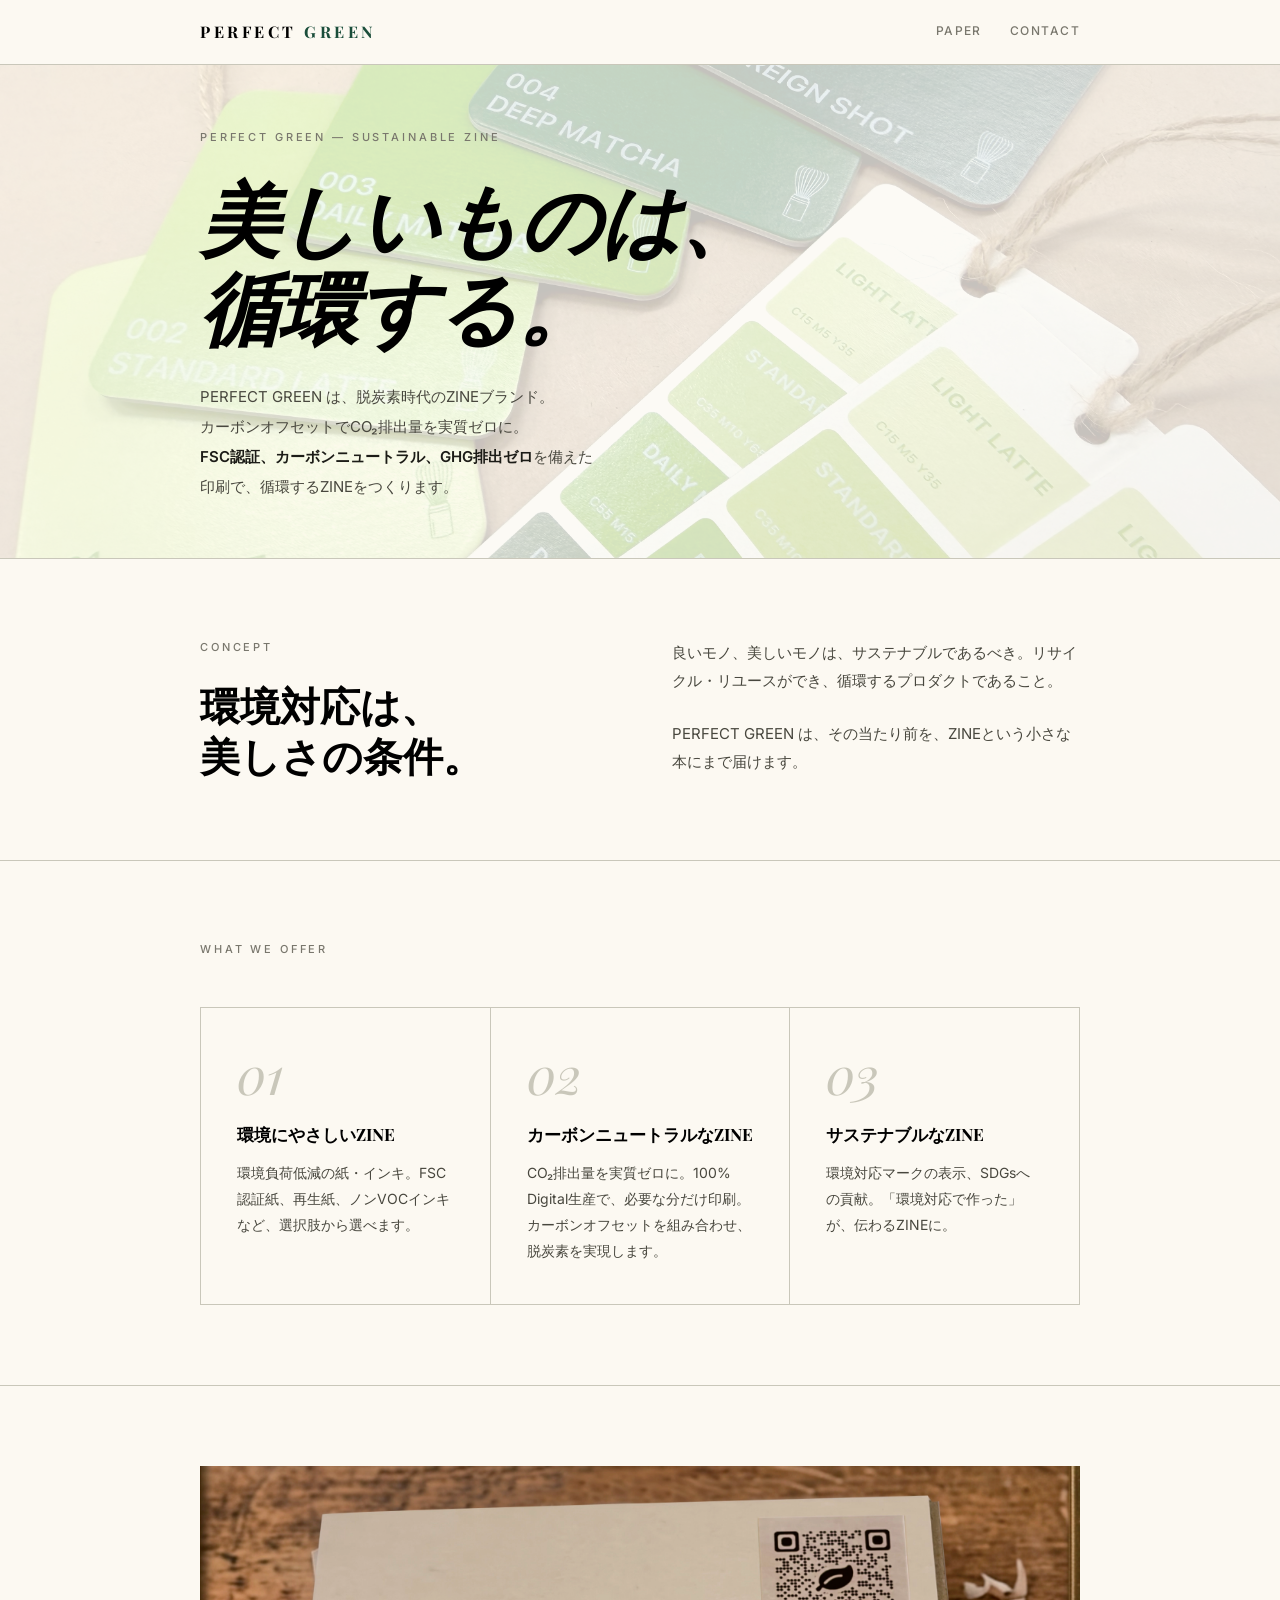
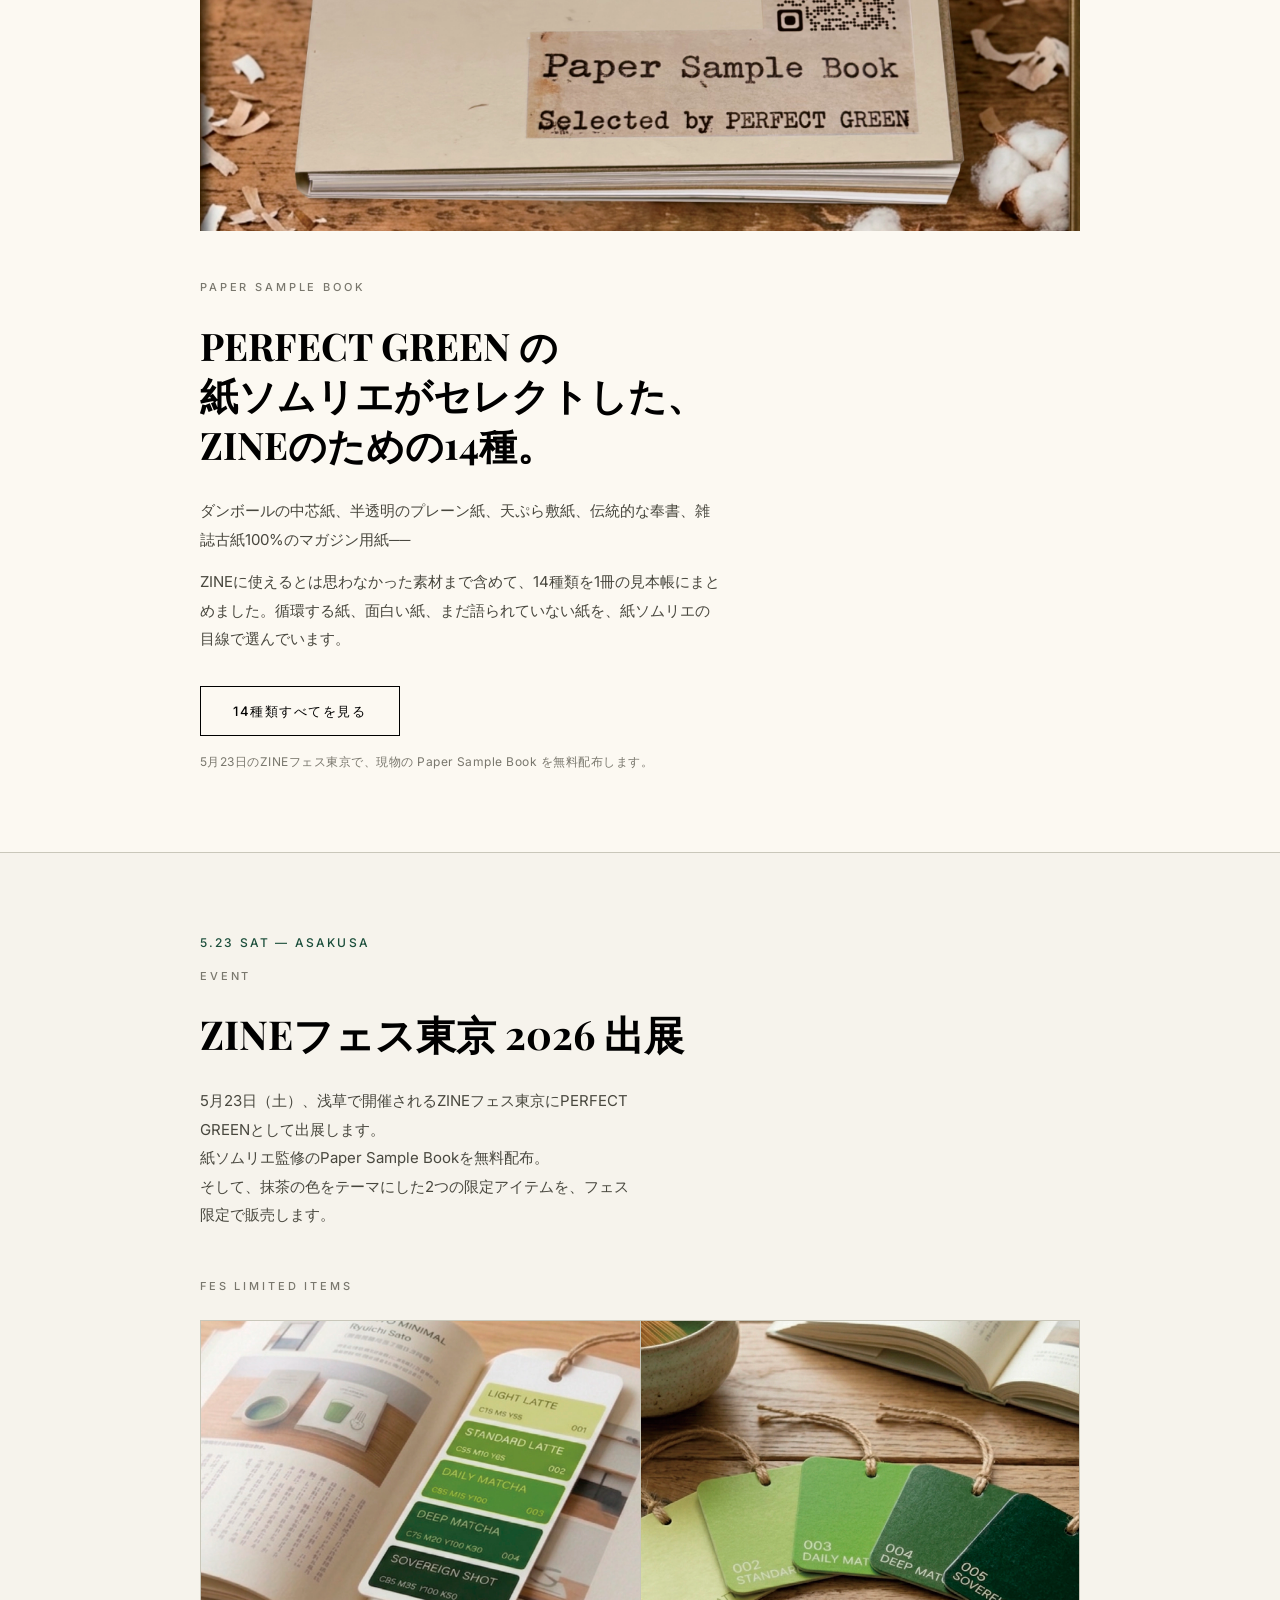
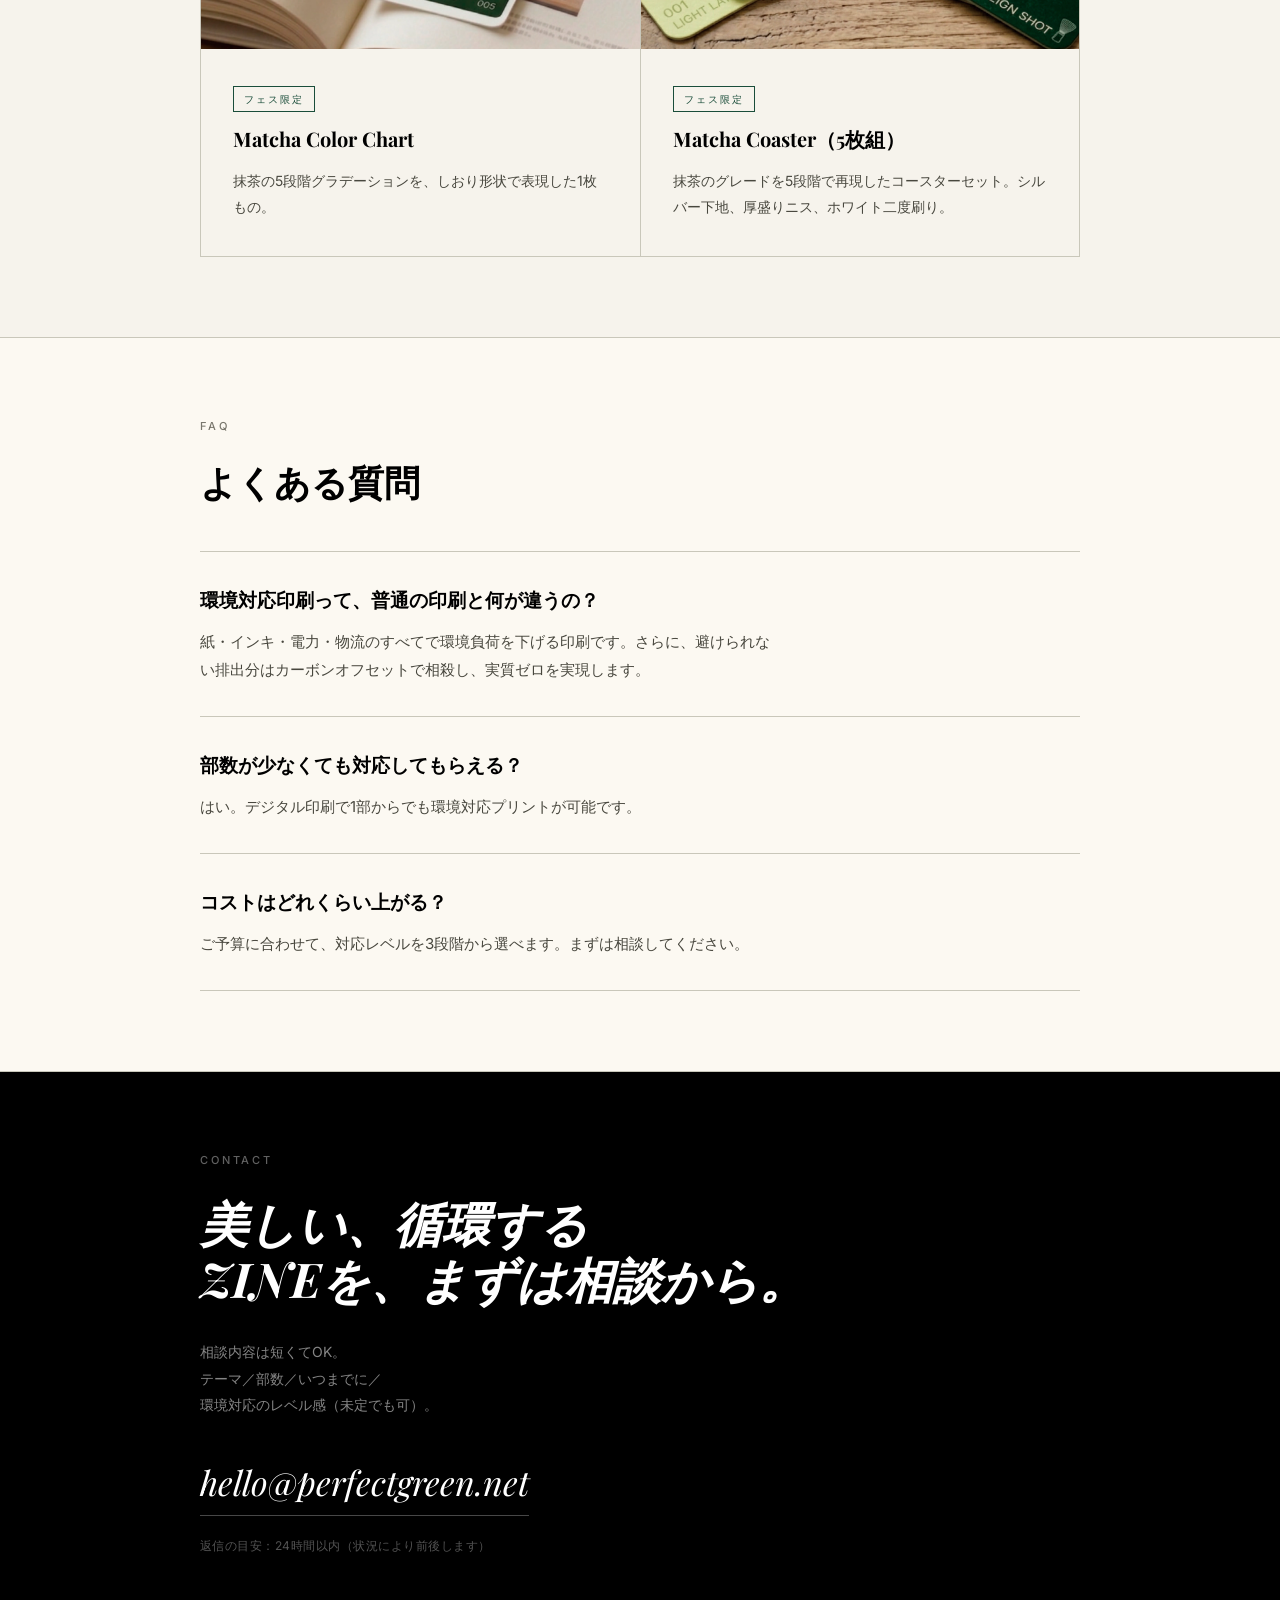
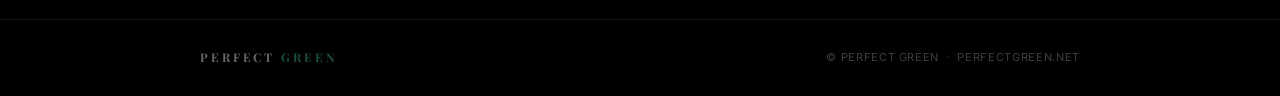
==== commit 8a67d15b: "追加・修正：商品写真の統合、レイアウト改善、改行制御、.gitignore追加 - images/ フォルダの4枚の写真をサイトに統合（ヒーロー背景、Matchaカード×2、paperSampleBo" ====
--- a/index.html
+++ b/index.html
@@ -87,8 +87,11 @@
     <!-- Paper Sample Book -->
     <section class="paper-sample" aria-label="紙ソムリエセレクト14種">
       <div class="wrap">
+        <div class="paper-sample-visual">
+          <img src="images/papersample_010.webp" alt="paper Sample Book">
+        </div>
         <p class="section-label">Paper Sample Book</p>
-        <h2 class="paper-sample-h2">PERFECT GREEN の紙ソムリエがセレクトした、ZINEのための14種。</h2>
+        <h2 class="paper-sample-h2"><span class="nowrap">PERFECT GREEN の</span><br>紙ソムリエがセレクトした、<br>ZINEのための14種。</h2>
         <div class="paper-sample-body">
           <p>ダンボールの中芯紙、半透明のプレーン紙、天ぷら敷紙、伝統的な奉書、雑誌古紙100%のマガジン用紙──</p>
           <p>ZINEに使えるとは思わなかった素材まで含めて、14種類を1冊の見本帳にまとめました。循環する紙、面白い紙、まだ語られていない紙を、紙ソムリエの目線で選んでいます。</p>
@@ -112,14 +115,20 @@
         <span class="matcha-sublabel">Fes Limited Items</span>
         <div class="matcha-grid" role="list">
           <article class="matcha-item" role="listitem">
-            <span class="matcha-tag">フェス限定</span>
-            <h3>Matcha Color Chart</h3>
-            <p>抹茶の5段階グラデーションを、しおり形状で表現した1枚もの。</p>
+            <img class="matcha-img" src="images/chart_010.webp" alt="Matcha Color Chart">
+            <div class="matcha-body">
+              <span class="matcha-tag">フェス限定</span>
+              <h3>Matcha Color Chart</h3>
+              <p>抹茶の5段階グラデーションを、しおり形状で表現した1枚もの。</p>
+            </div>
           </article>
           <article class="matcha-item" role="listitem">
-            <span class="matcha-tag">フェス限定</span>
-            <h3>Matcha Coaster（5枚組）</h3>
-            <p>抹茶のグレードを5段階で再現したコースターセット。シルバー下地、厚盛りニス、ホワイト二度刷り。</p>
+            <img class="matcha-img" src="images/coaster_010.webp" alt="Matcha Coaster">
+            <div class="matcha-body">
+              <span class="matcha-tag">フェス限定</span>
+              <h3>Matcha Coaster（5枚組）</h3>
+              <p>抹茶のグレードを5段階で再現したコースターセット。シルバー下地、厚盛りニス、ホワイト二度刷り。</p>
+            </div>
           </article>
         </div>
       </div>
--- a/style.css
+++ b/style.css
@@ -67,6 +67,7 @@
   background: var(--primary);
   color: var(--on-primary);
 }
+.nowrap { white-space: nowrap; }
 .text-link {
   display: inline-flex;
   align-items: center;
@@ -152,8 +153,23 @@
 
 /* Hero */
 .hero {
+  position: relative;
+  overflow: hidden;
   padding: 64px 0 56px; /* ← 128px 0 120px */
   border-bottom: 1px solid var(--outline-variant);
+}
+.hero::before {
+  content: '';
+  position: absolute;
+  inset: 0;
+  background: url('images/title_010.webp') center / cover no-repeat;
+  opacity: 0.22;
+  z-index: 0;
+  pointer-events: none;
+}
+.hero .wrap {
+  position: relative;
+  z-index: 1;
 }
 .hero-eyebrow {
   font-size: 11px;
@@ -246,6 +262,14 @@
   padding: 80px 0; /* ← 128px 0 */
   border-bottom: 1px solid var(--outline-variant);
 }
+.paper-sample-visual {
+  margin-bottom: 48px;
+}
+.paper-sample-visual img {
+  display: block;
+  width: 100%;
+  height: auto;
+}
 .paper-sample-h2 {
   font-size: clamp(24px, 3.6vw, 38px);
   color: var(--primary);
@@ -316,6 +340,16 @@
 }
 .matcha-item {
   background: var(--surface-low);
+  padding: 0;
+  overflow: hidden;
+}
+.matcha-img {
+  display: block;
+  width: 100%;
+  aspect-ratio: 4 / 3;
+  object-fit: cover;
+}
+.matcha-body {
   padding: 36px 32px; /* ← 48px 40px */
 }
 .matcha-tag {
@@ -389,7 +423,7 @@
   color: var(--on-primary);
   margin-top: 20px; /* ← 32px */
   margin-bottom: 32px; /* ← 48px */
-  max-width: 18ch;
+  max-width: 26ch;
   line-height: 1.18;
 }
 .contact-note {
@@ -509,7 +543,7 @@
   .paper-sample { padding: 64px 0; } /* ← 88px 0 */
   .event { padding: 64px 0; } /* ← 88px 0 */
   .matcha-grid { grid-template-columns: 1fr; }
-  .matcha-item { padding: 32px 28px; } /* ← 40px 32px */
+  .matcha-body { padding: 32px 28px; } /* ← 40px 32px */
   .faq { padding: 64px 0; } /* ← 88px 0 */
   .contact { padding: 64px 0 52px; } /* ← 88px 0 72px */
   .paper-hero { padding: 48px 0 40px; } /* ← 72px 0 64px */
@@ -523,7 +557,7 @@
   .hero { padding: 48px 0 44px; } /* ← 64px 0 60px */
   .hero-h1 { margin-bottom: 24px; } /* ← 36px */
   .pillar { padding: 28px 20px; } /* ← 36px 24px */
-  .matcha-item { padding: 28px 20px; } /* ← 36px 24px */
+  .matcha-body { padding: 28px 20px; } /* ← 36px 24px */
   .faq-item { padding: 24px 0; } /* ← 36px 0 */
   .footer-inner { flex-direction: column; gap: 10px; text-align: center; }
   .nav-links { gap: 16px; }
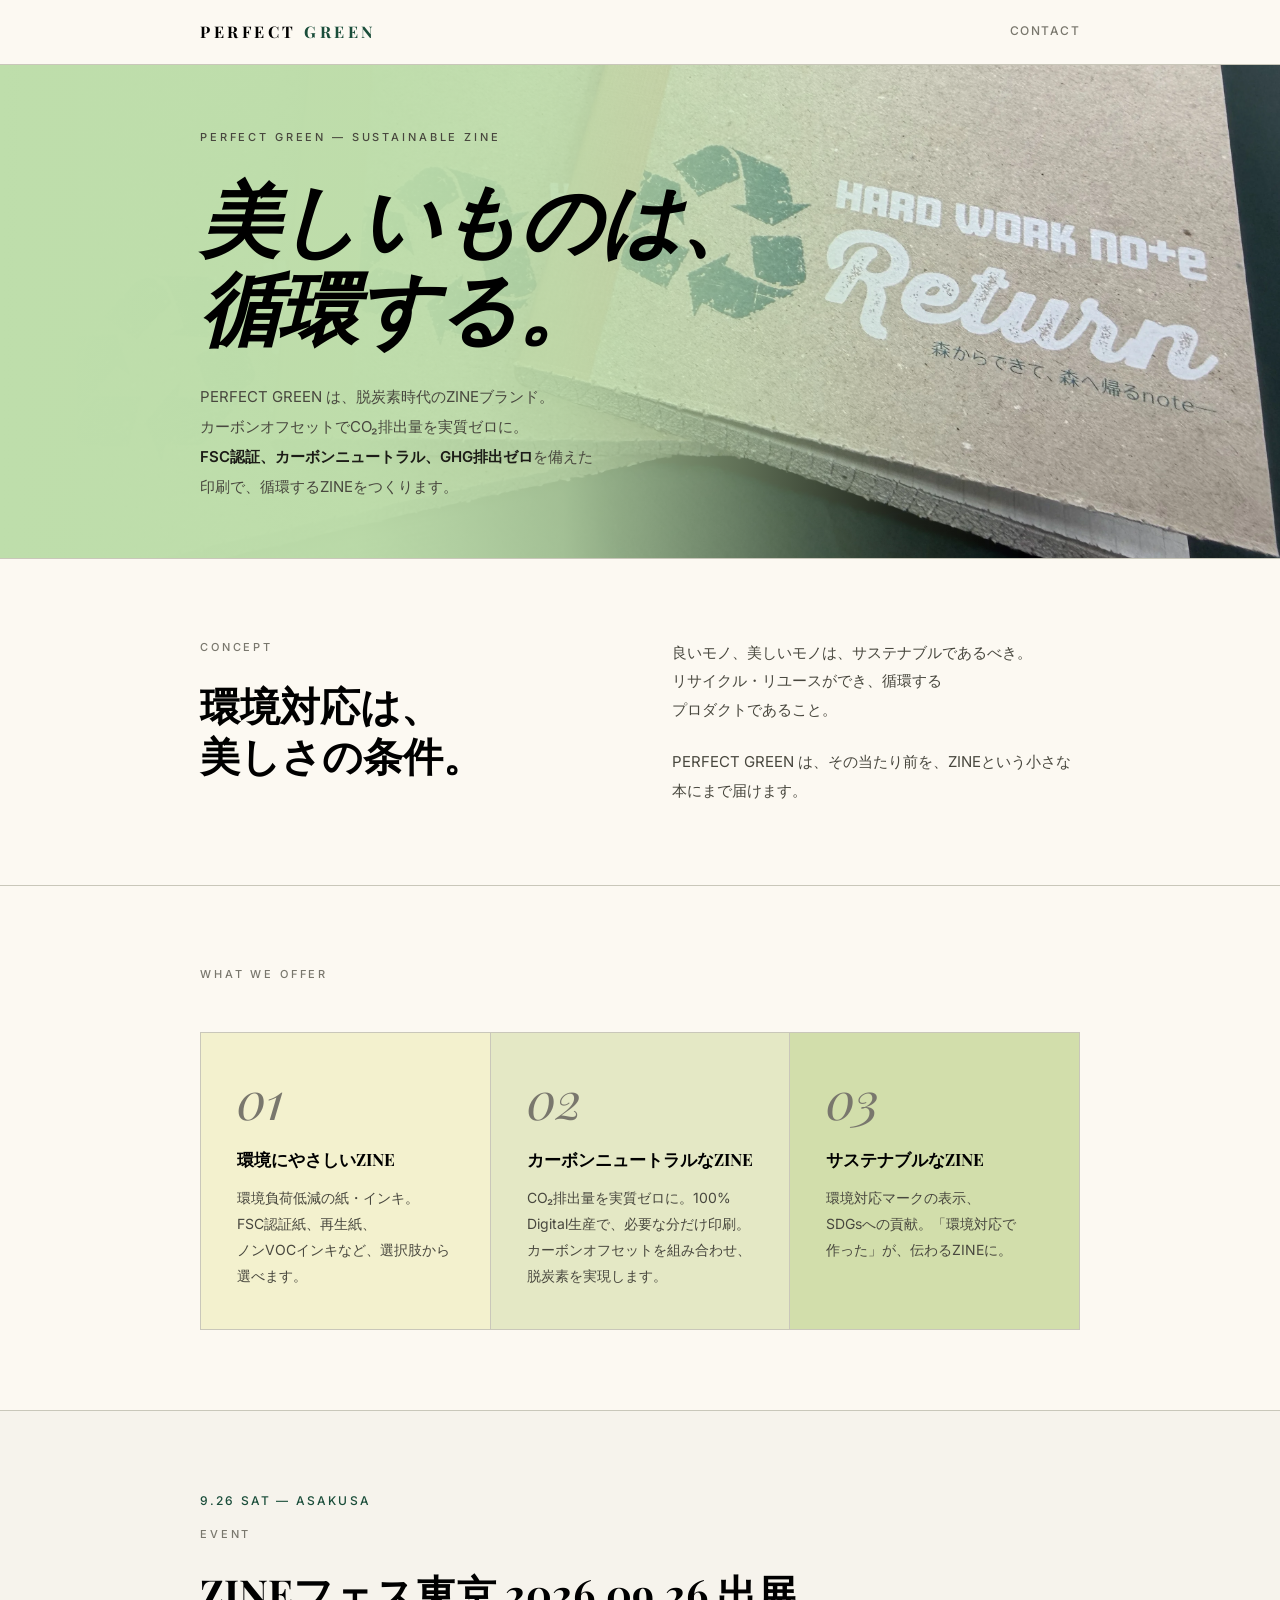
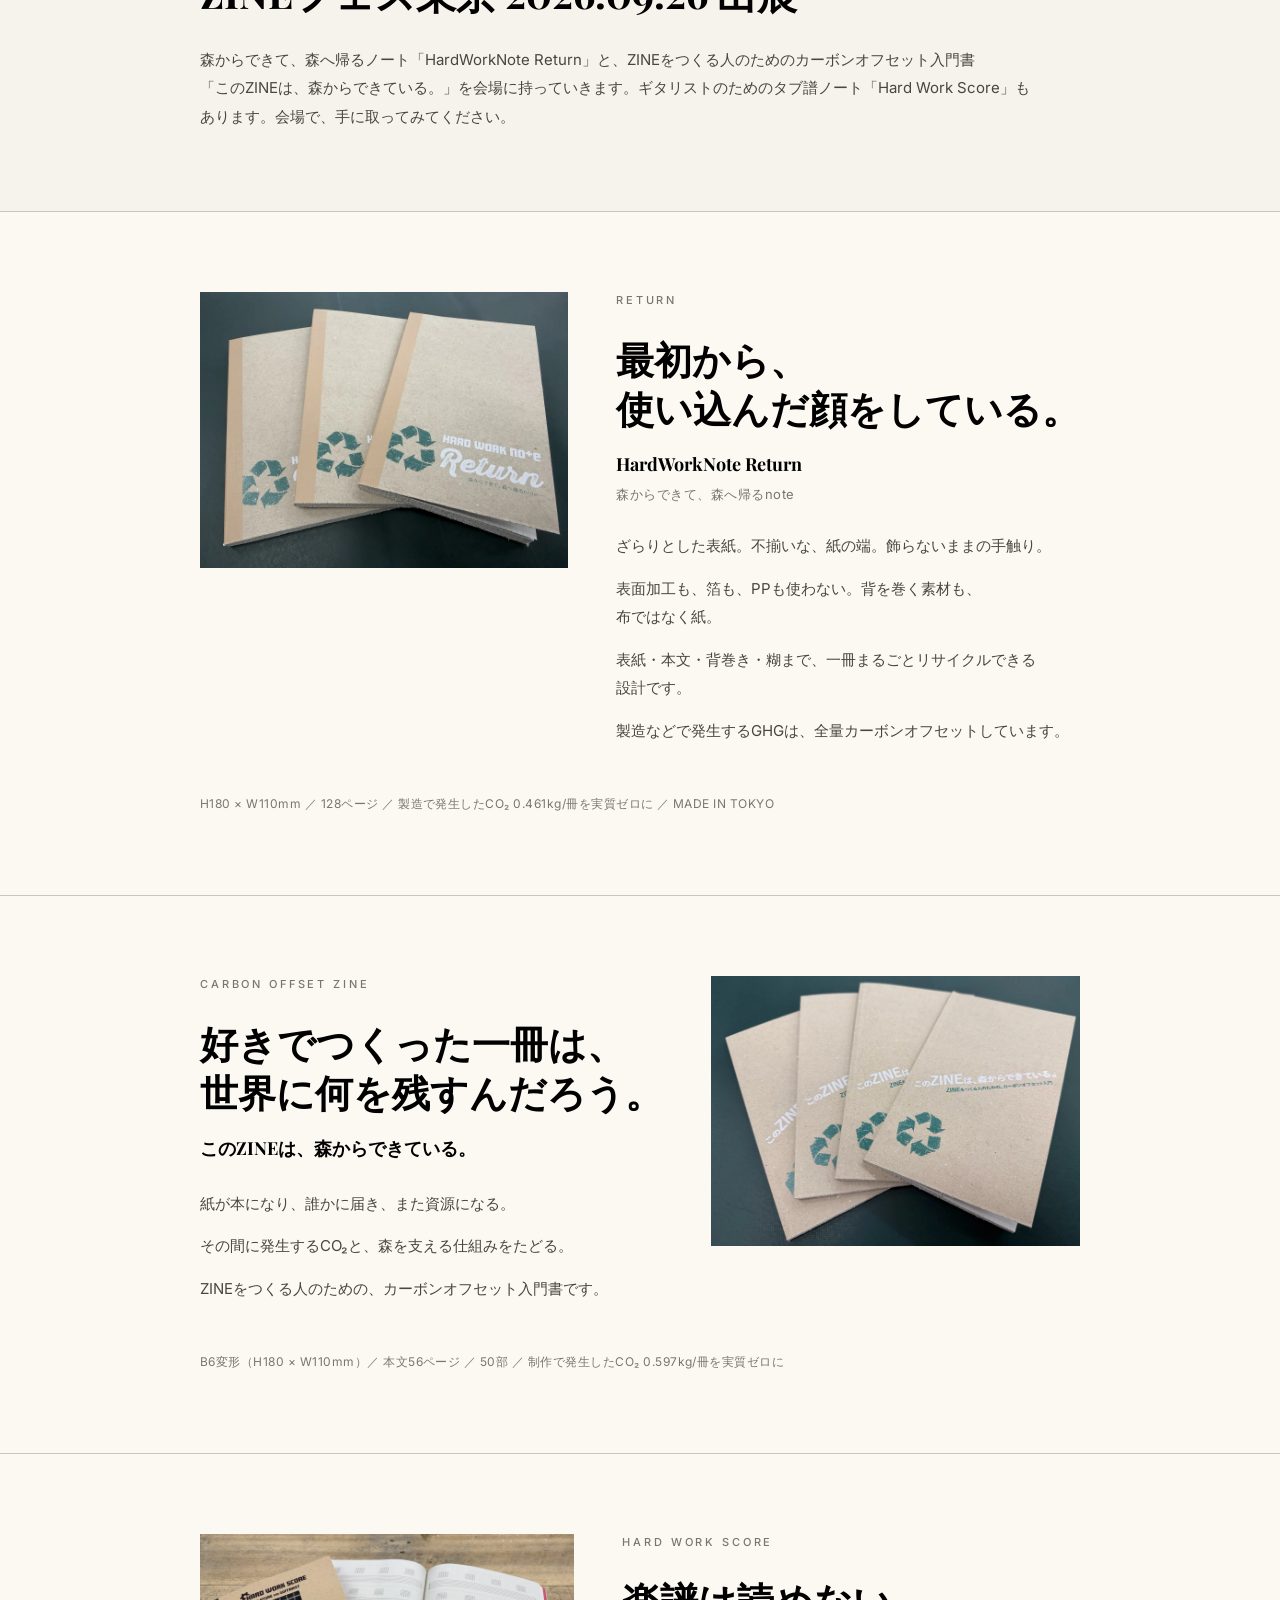
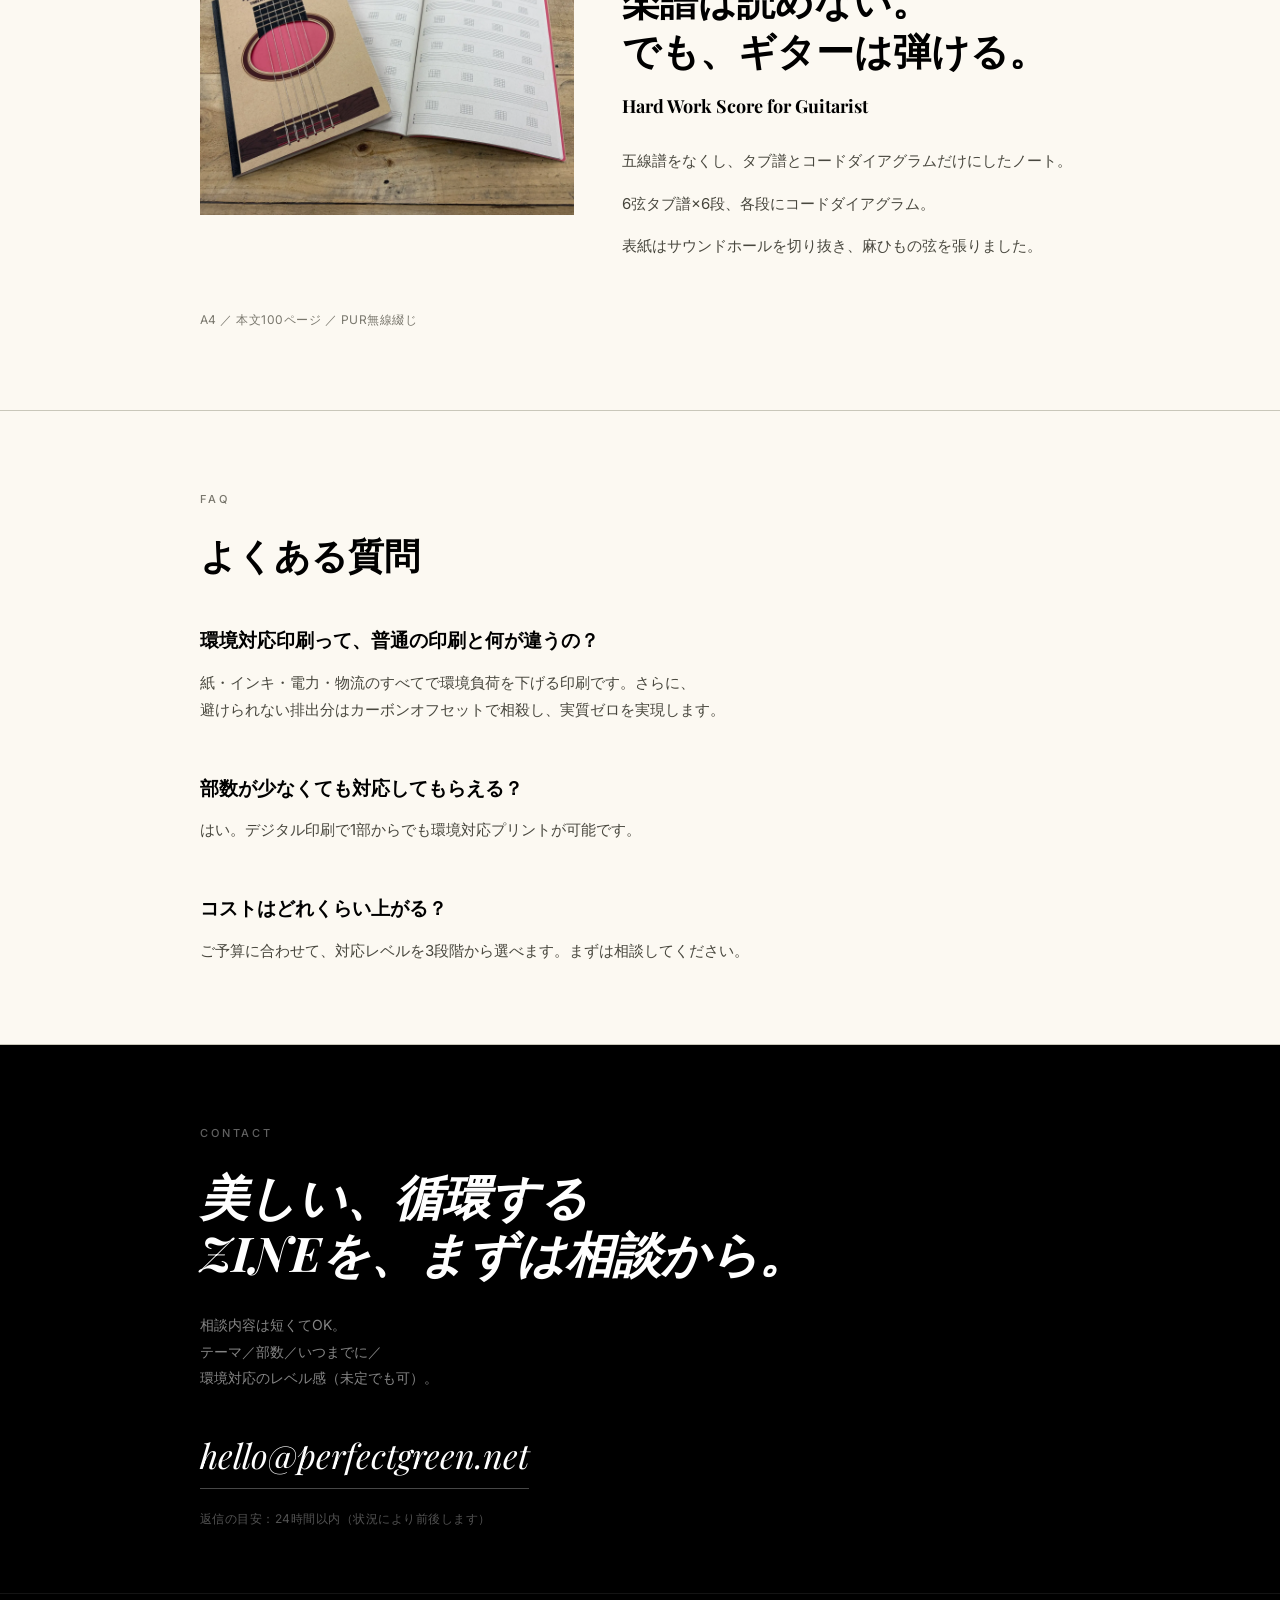
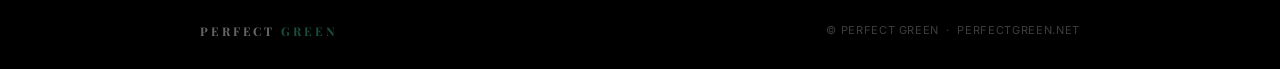
==== commit 2764dd8a: "追加：ZINEフェス東京9月出展の新商品3点とGREEN配色ルール - 紙見本帳・Matcha 2商品を削除（paper.html と画像3枚） - HardWorkNote Return / このZ" ====
--- a/index.html
+++ b/index.html
@@ -20,7 +20,6 @@
         PERFECT <span class="logo-green">GREEN</span>
       </a>
       <nav class="nav-links" aria-label="サイトナビゲーション">
-        <a class="nav-link" href="paper.html">Paper</a>
         <a class="nav-link" href="#contact">Contact</a>
       </nav>
     </div>
@@ -51,8 +50,8 @@
             <h2 class="concept-h2">環境対応は、<br>美しさの条件。</h2>
           </div>
           <div class="concept-body">
-            <p>良いモノ、美しいモノは、サステナブルであるべき。リサイクル・リユースができ、循環するプロダクトであること。</p>
-            <p>PERFECT GREEN は、その当たり前を、ZINEという小さな本にまで届けます。</p>
+            <p>良いモノ、美しいモノは、サステナブルであるべき。リサイクル・リユースができ、循環する<span class="nowrap">プロダクトであること。</span></p>
+            <p>PERFECT GREEN は、その当たり前を、<span class="nowrap">ZINEという</span>小さな本にまで届けます。</p>
           </div>
         </div>
       </div>
@@ -68,7 +67,7 @@
           <article class="pillar" role="listitem">
             <p class="pillar-num" aria-hidden="true">01</p>
             <h3 class="pillar-h3">環境にやさしいZINE</h3>
-            <p class="pillar-body">環境負荷低減の紙・インキ。FSC認証紙、再生紙、ノンVOCインキなど、選択肢から選べます。</p>
+            <p class="pillar-body">環境負荷低減の紙・インキ。FSC認証紙、再生紙、<span class="nowrap">ノンVOCインキ</span>など、選択肢から選べます。</p>
           </article>
           <article class="pillar" role="listitem">
             <p class="pillar-num" aria-hidden="true">02</p>
@@ -84,53 +83,89 @@
       </div>
     </section>
 
-    <!-- Paper Sample Book -->
-    <section class="paper-sample" aria-label="紙ソムリエセレクト14種">
-      <div class="wrap">
-        <div class="paper-sample-visual">
-          <img src="images/papersample_010.webp" alt="paper Sample Book">
-        </div>
-        <p class="section-label">Paper Sample Book</p>
-        <h2 class="paper-sample-h2"><span class="nowrap">PERFECT GREEN の</span><br>紙ソムリエがセレクトした、<br>ZINEのための14種。</h2>
-        <div class="paper-sample-body">
-          <p>ダンボールの中芯紙、半透明のプレーン紙、天ぷら敷紙、伝統的な奉書、雑誌古紙100%のマガジン用紙──</p>
-          <p>ZINEに使えるとは思わなかった素材まで含めて、14種類を1冊の見本帳にまとめました。循環する紙、面白い紙、まだ語られていない紙を、紙ソムリエの目線で選んでいます。</p>
-        </div>
-        <a class="btn-outline" href="paper.html">14種類すべてを見る</a>
-        <p class="paper-sample-note">5月23日のZINEフェス東京で、現物の Paper Sample Book を無料配布します。</p>
-      </div>
-    </section>
-
     <!-- Event -->
     <section class="event" aria-label="ZINEフェス東京 2026 出展">
       <div class="wrap">
-        <span class="event-date">5.23 SAT &mdash; ASAKUSA</span>
+        <span class="event-date">9.26 SAT &mdash; ASAKUSA</span>
         <p class="section-label">Event</p>
-        <h2 class="event-h2">ZINEフェス東京 2026 出展</h2>
+        <h2 class="event-h2">ZINEフェス東京 <span class="nowrap">2026.09.26</span> 出展</h2>
         <p class="event-body">
-          5月23日（土）、浅草で開催されるZINEフェス東京にPERFECT GREENとして出展します。<br>
-          紙ソムリエ監修のPaper Sample Bookを無料配布。<br>
-          そして、抹茶の色をテーマにした2つの限定アイテムを、フェス限定で販売します。
+          森からできて、森へ帰るノート<span class="nowrap">「HardWorkNote Return」</span>と、ZINEをつくる人のためのカーボンオフセット入門書<span class="nowrap">「このZINEは、</span>森からできている。」を会場に持っていきます。ギタリストのためのタブ譜ノート<span class="nowrap">「Hard Work Score」</span>もあります。会場で、<span class="nowrap">手に取って</span>みてください。
         </p>
-        <span class="matcha-sublabel">Fes Limited Items</span>
-        <div class="matcha-grid" role="list">
-          <article class="matcha-item" role="listitem">
-            <img class="matcha-img" src="images/chart_010.webp" alt="Matcha Color Chart">
-            <div class="matcha-body">
-              <span class="matcha-tag">フェス限定</span>
-              <h3>Matcha Color Chart</h3>
-              <p>抹茶の5段階グラデーションを、しおり形状で表現した1枚もの。</p>
-            </div>
-          </article>
-          <article class="matcha-item" role="listitem">
-            <img class="matcha-img" src="images/coaster_010.webp" alt="Matcha Coaster">
-            <div class="matcha-body">
-              <span class="matcha-tag">フェス限定</span>
-              <h3>Matcha Coaster（5枚組）</h3>
-              <p>抹茶のグレードを5段階で再現したコースターセット。シルバー下地、厚盛りニス、ホワイト二度刷り。</p>
-            </div>
-          </article>
-        </div>
+      </div>
+    </section>
+
+    <!-- Product 01 : HardWorkNote Return -->
+    <section class="product" aria-label="HardWorkNote Return">
+      <div class="wrap">
+        <div class="product-grid">
+          <div class="product-visual">
+            <img src="images/return_010.webp" alt="HardWorkNote Return ― ざらりとした表紙のノート3冊">
+          </div>
+          <div class="product-text">
+            <p class="section-label">Return</p>
+            <h2 class="product-h2">最初から、<br>使い込んだ顔をしている。</h2>
+            <div class="product-meta">
+              <p class="product-name">HardWorkNote Return</p>
+              <p class="product-sub">森からできて、森へ帰るnote</p>
+            </div>
+            <div class="product-body">
+              <p>ざらりとした表紙。不揃いな、紙の端。飾らないままの手触り。</p>
+              <p>表面加工も、箔も、PPも使わない。背を巻く素材も、<span class="nowrap">布ではなく紙。</span></p>
+              <p>表紙・本文・背巻き・糊まで、<span class="nowrap">一冊まるごと</span>リサイクルできる設計です。</p>
+              <p>製造などで発生するGHGは、全量カーボンオフセットしています。</p>
+            </div>
+          </div>
+        </div>
+        <p class="product-spec"><span class="nowrap">H180 × W110mm</span> ／ <span class="nowrap">128ページ</span> ／ <span class="nowrap">製造で発生したCO₂ 0.461kg/冊を実質ゼロに</span> ／ <span class="nowrap">MADE IN TOKYO</span></p>
+      </div>
+    </section>
+
+    <!-- Product 02 : Carbon Offset ZINE -->
+    <section class="product product-reverse" aria-label="このZINEは、森からできている。">
+      <div class="wrap">
+        <div class="product-grid">
+          <div class="product-visual">
+            <img src="images/zine_010.webp" alt="このZINEは、森からできている。― 表紙の異なるZINE4冊">
+          </div>
+          <div class="product-text">
+            <p class="section-label">Carbon Offset ZINE</p>
+            <h2 class="product-h2">好きでつくった一冊は、<br>世界に何を残すんだろう。</h2>
+            <div class="product-meta">
+              <p class="product-name">このZINEは、森からできている。</p>
+            </div>
+            <div class="product-body">
+              <p>紙が本になり、誰かに届き、また資源になる。</p>
+              <p>その間に発生するCO₂と、森を支える仕組みをたどる。</p>
+              <p>ZINEをつくる人のための、カーボンオフセット入門書です。</p>
+            </div>
+          </div>
+        </div>
+        <p class="product-spec"><span class="nowrap">B6変形（H180 × W110mm）</span>／ <span class="nowrap">本文56ページ</span> ／ <span class="nowrap">50部</span> ／ <span class="nowrap">制作で発生したCO₂ 0.597kg/冊を実質ゼロに</span></p>
+      </div>
+    </section>
+
+    <!-- Product 03 : Hard Work Score -->
+    <section class="product" aria-label="Hard Work Score for Guitarist">
+      <div class="wrap">
+        <div class="product-grid">
+          <div class="product-visual">
+            <img src="images/score_010.webp" alt="Hard Work Score for Guitarist ― タブ譜とコードダイアグラムが並ぶ見開き">
+          </div>
+          <div class="product-text">
+            <p class="section-label">Hard Work Score</p>
+            <h2 class="product-h2">楽譜は読めない。<br>でも、ギターは弾ける。</h2>
+            <div class="product-meta">
+              <p class="product-name">Hard Work Score for Guitarist</p>
+            </div>
+            <div class="product-body">
+              <p>五線譜をなくし、タブ譜とコードダイアグラムだけにしたノート。</p>
+              <p>6弦タブ譜×6段、各段にコードダイアグラム。</p>
+              <p>表紙はサウンドホールを切り抜き、麻ひもの弦を張りました。</p>
+            </div>
+          </div>
+        </div>
+        <p class="product-spec"><span class="nowrap">A4</span> ／ <span class="nowrap">本文100ページ</span> ／ <span class="nowrap">PUR無線綴じ</span></p>
       </div>
     </section>
 
@@ -144,7 +179,7 @@
         <ul class="faq-list">
           <li class="faq-item">
             <p class="faq-q">環境対応印刷って、普通の印刷と何が違うの？</p>
-            <p class="faq-a">紙・インキ・電力・物流のすべてで環境負荷を下げる印刷です。さらに、避けられない排出分はカーボンオフセットで相殺し、実質ゼロを実現します。</p>
+            <p class="faq-a">紙・インキ・電力・物流のすべてで環境負荷を下げる印刷です。さらに、避けられない<span class="nowrap">排出分</span>はカーボンオフセットで相殺し、実質ゼロを実現します。</p>
           </li>
           <li class="faq-item">
             <p class="faq-q">部数が少なくても対応してもらえる？</p>
--- a/style.css
+++ b/style.css
@@ -13,8 +13,17 @@
   --outline-variant:    #c9c7ba;
   --primary:            #000000;
   --on-primary:         #ffffff;
-  --green-accent:       #1a4d3a;
+  --green-mark:         #1a4d3a; /* マークの緑：線・文字のみ */
   --max:                960px;
+
+  /* Matcha Color Chart（削除した chart_010.webp の印字値）
+     CMYK → sRGB は Japan Color 2001 Coated / 知覚的で変換 */
+  --matcha-light:    227, 227, 138; /* 001 LIGHT LATTE    C15 M5  Y55  #E3E38A */
+  --matcha-standard: 182, 200, 114; /* 002 STANDARD LATTE C35 M10 Y65  #B6C872 */
+  --matcha-daily:    131, 173,  40; /* 003 DAILY MATCHA   C55 M15 Y100 #83AD28 */
+
+  /* ヒーローのヴェール色。Pillars 03枠(#D2DEAB)の色相を緑側へ回したもの */
+  --hero-veil: 190, 222, 171; /* #BEDEAB */
 }
 
 /* === Reset === */
@@ -29,6 +38,8 @@
   background: var(--surface);
   -webkit-font-smoothing: antialiased;
   overflow-x: hidden;
+  /* 日本語の語中改行を防ぐ（Chrome）。Safari 未対応のため要所は .nowrap で固定 */
+  word-break: auto-phrase;
 }
 a { color: inherit; text-decoration: none; }
 h1, h2, h3 {
@@ -51,36 +62,7 @@
   color: var(--outline);
   margin-bottom: 24px; /* ← 32px */
 }
-.btn-outline {
-  display: inline-block;
-  font-family: 'Inter', sans-serif;
-  font-size: 13px;
-  font-weight: 500;
-  letter-spacing: 0.12em;
-  text-transform: uppercase;
-  color: var(--primary);
-  border: 1px solid var(--primary);
-  padding: 14px 32px;
-  transition: background 0.2s, color 0.2s;
-}
-.btn-outline:hover {
-  background: var(--primary);
-  color: var(--on-primary);
-}
 .nowrap { white-space: nowrap; }
-.text-link {
-  display: inline-flex;
-  align-items: center;
-  gap: 6px;
-  font-size: 13px;
-  font-weight: 500;
-  letter-spacing: 0.08em;
-  color: var(--on-surface-variant);
-  border-bottom: 1px solid var(--outline-variant);
-  padding-bottom: 2px;
-  transition: color 0.2s, border-color 0.2s;
-}
-.text-link:hover { color: var(--primary); border-color: var(--outline); }
 
 /* === Header === */
 header {
@@ -106,7 +88,7 @@
   text-transform: uppercase;
   color: var(--primary);
 }
-.logo-green { color: var(--green-accent); }
+.logo-green { color: var(--green-mark); }
 .nav-links { display: flex; align-items: center; gap: 28px; }
 .nav-link {
   font-family: 'Inter', sans-serif;
@@ -140,7 +122,7 @@
   text-transform: uppercase;
   color: rgba(255, 255, 255, 0.4);
 }
-.footer-logo-green { color: var(--green-accent); }
+.footer-logo-green { color: var(--green-mark); }
 .footer-copy {
   font-size: 11px;
   letter-spacing: 0.06em;
@@ -157,13 +139,32 @@
   overflow: hidden;
   padding: 64px 0 56px; /* ← 128px 0 120px */
   border-bottom: 1px solid var(--outline-variant);
-}
+  --hero-photo: 1; /* 写真はフル。可読性はヴェール側で担保する */
+}
+/* 写真そのもの */
 .hero::before {
   content: '';
   position: absolute;
   inset: 0;
-  background: url('images/title_010.webp') center / cover no-repeat;
-  opacity: 0.22;
+  background: url('images/title_010.webp?v=day3') center / cover no-repeat;
+  opacity: var(--hero-photo);
+  z-index: 0;
+  pointer-events: none;
+}
+/* 文字が乗る左側だけアイボリーで伏せるヴェール（::before の上、本文の下） */
+.hero::after {
+  content: '';
+  position: absolute;
+  inset: 0;
+  background: linear-gradient(
+    to right,
+    rgba(var(--hero-veil), 1) 0%,
+    rgba(var(--hero-veil), 0.97) 28%,
+    rgba(var(--hero-veil), 0.84) 44%,
+    rgba(var(--hero-veil), 0.50) 58%,
+    rgba(var(--hero-veil), 0.16) 70%,
+    rgba(var(--hero-veil), 0) 80%
+  );
   z-index: 0;
   pointer-events: none;
 }
@@ -176,7 +177,8 @@
   font-weight: 500;
   letter-spacing: 0.26em;
   text-transform: uppercase;
-  color: var(--outline);
+  /* LIGHT LATTE 上では --outline が 3.34:1 と不足するため、ヒーロー内だけ一段濃くする */
+  color: var(--on-surface-variant);
   margin-bottom: 24px; /* ← 40px */
 }
 .hero-h1 {
@@ -225,6 +227,7 @@
 .pillars {
   padding: 80px 0; /* ← 128px 0 */
   border-bottom: 1px solid var(--outline-variant);
+  --pillar-tint: 35%; /* アイボリーに対する Matcha の混合率 */
 }
 .pillars-header { margin-bottom: 48px; } /* ← 72px */
 .pillars-grid {
@@ -238,11 +241,16 @@
   background: var(--surface);
   padding: 40px 36px; /* ← 56px 40px */
 }
+/* 01 → 02 → 03 で少しずつ緑が濃くなる。ベタでは使わずアイボリーと混ぜる */
+.pillar:nth-child(1) { background: color-mix(in srgb, rgb(var(--matcha-light))    var(--pillar-tint), var(--surface)); }
+.pillar:nth-child(2) { background: color-mix(in srgb, rgb(var(--matcha-standard)) var(--pillar-tint), var(--surface)); }
+.pillar:nth-child(3) { background: color-mix(in srgb, rgb(var(--matcha-daily))    var(--pillar-tint), var(--surface)); }
 .pillar-num {
   font-family: 'Playfair Display', serif;
   font-size: 52px;
   font-style: italic;
-  color: var(--outline-variant);
+  /* --outline-variant はティントの上で 1.2:1 まで落ちるため一段濃くする */
+  color: var(--outline);
   line-height: 1;
   margin-bottom: 24px; /* ← 36px */
 }
@@ -257,39 +265,60 @@
   color: var(--on-surface-variant);
 }
 
-/* Paper Sample Book (index) */
-.paper-sample {
+/* Product Sections */
+.product {
   padding: 80px 0; /* ← 128px 0 */
   border-bottom: 1px solid var(--outline-variant);
 }
-.paper-sample-visual {
-  margin-bottom: 48px;
-}
-.paper-sample-visual img {
+.product-grid {
+  display: grid;
+  grid-template-columns: 1fr;
+  gap: 40px;
+  align-items: start;
+}
+.product-visual img {
   display: block;
   width: 100%;
   height: auto;
 }
-.paper-sample-h2 {
+.product-h2 {
   font-size: clamp(24px, 3.6vw, 38px);
   color: var(--primary);
-  margin-bottom: 28px; /* ← 40px */
+  margin-bottom: 20px;
   max-width: 28ch;
   line-height: 1.3;
 }
-.paper-sample-body {
-  max-width: 52ch;
-  margin-bottom: 32px; /* ← 48px */
-}
-.paper-sample-body p {
+.product-meta { margin-bottom: 28px; }
+.product-name {
+  font-family: 'Playfair Display', serif;
+  font-size: 18px;
+  font-weight: 700;
+  color: var(--primary);
+  line-height: 1.4;
+  margin-bottom: 6px;
+  text-wrap: balance;
+  word-break: keep-all;
+  overflow-wrap: break-word;
+}
+.product-sub {
+  font-size: 13px;
+  letter-spacing: 0.04em;
+  color: var(--outline);
+}
+.product-body {
+  margin-bottom: 0;
+}
+.product-body p {
   font-size: 15px;
   line-height: 1.9;
   color: var(--on-surface-variant);
 }
-.paper-sample-body p + p { margin-top: 14px; } /* ← 20px */
-.paper-sample-note {
-  margin-top: 16px; /* ← 24px */
+.product-body p + p { margin-top: 14px; } /* ← 20px */
+.product-spec {
+  /* 罫線は使わず余白で区切る（余白スケール 48px） */
+  margin-top: 48px;
   font-size: 12px;
+  line-height: 1.8;
   letter-spacing: 0.04em;
   color: var(--outline);
 }
@@ -306,7 +335,7 @@
   font-weight: 500;
   letter-spacing: 0.18em;
   text-transform: uppercase;
-  color: var(--green-accent);
+  color: var(--green-mark);
   margin-bottom: 16px;
 }
 .event-h2 {
@@ -319,64 +348,7 @@
   font-size: 15px;
   line-height: 1.9;
   color: var(--on-surface-variant);
-  max-width: 48ch;
-  margin-bottom: 48px; /* ← 72px */
-}
-.matcha-sublabel {
-  display: block;
-  font-size: 11px;
-  font-weight: 500;
-  letter-spacing: 0.26em;
-  text-transform: uppercase;
-  color: var(--outline);
-  margin-bottom: 24px;
-}
-.matcha-grid {
-  display: grid;
-  grid-template-columns: 1fr 1fr;
-  gap: 1px;
-  background: var(--outline-variant);
-  border: 1px solid var(--outline-variant);
-}
-.matcha-item {
-  background: var(--surface-low);
-  padding: 0;
-  overflow: hidden;
-}
-.matcha-img {
-  display: block;
-  width: 100%;
-  aspect-ratio: 4 / 3;
-  object-fit: cover;
-}
-.matcha-body {
-  padding: 36px 32px; /* ← 48px 40px */
-}
-.matcha-tag {
-  display: inline-block;
-  font-size: 10px;
-  font-weight: 500;
-  letter-spacing: 0.2em;
-  text-transform: uppercase;
-  color: var(--green-accent);
-  border: 1px solid var(--green-accent);
-  padding: 4px 10px;
-  margin-bottom: 14px; /* ← 20px */
-}
-.matcha-item h3 {
-  font-family: 'Playfair Display', serif;
-  font-size: 20px;
-  font-weight: 700;
-  color: var(--primary);
-  margin-bottom: 16px;
-  line-height: 1.3;
-}
-.matcha-item p {
-  font-size: 14px;
-  line-height: 1.85;
-  color: var(--on-surface-variant);
-}
-
+}
 /* FAQ */
 .faq {
   padding: 80px 0; /* ← 128px 0 */
@@ -389,11 +361,8 @@
   margin-top: 16px; /* ← 24px */
 }
 .faq-list { list-style: none; }
-.faq-item {
-  border-top: 1px solid var(--outline-variant);
-  padding: 32px 0; /* ← 48px 0 */
-}
-.faq-item:last-child { border-bottom: 1px solid var(--outline-variant); }
+/* 罫線は使わず余白で区切る（余白スケール 48px） */
+.faq-item + .faq-item { margin-top: 48px; }
 .faq-q {
   font-family: 'Playfair Display', serif;
   font-size: 19px;
@@ -451,81 +420,30 @@
   color: rgba(255, 255, 255, 0.32);
 }
 
-/* ============================================================
-   PAPER.HTML — Sections
-   ============================================================ */
-
-/* Paper hero */
-.paper-hero {
-  padding: 56px 0 48px; /* ← 96px 0 88px */
-  border-bottom: 1px solid var(--outline-variant);
-}
-.paper-hero-h1 {
-  font-size: clamp(30px, 5vw, 54px);
-  font-style: italic;
-  color: var(--primary);
-  margin-bottom: 28px; /* ← 40px */
-  max-width: 22ch;
-  line-height: 1.2;
-}
-.paper-hero-lead {
-  font-size: 15px;
-  line-height: 1.95;
-  color: var(--on-surface-variant);
-  max-width: 46ch;
-}
-
-/* Paper list */
-.paper-list { padding-bottom: 0; }
-.paper-entry {
-  display: grid;
-  grid-template-columns: 96px 1fr; /* ← 120px 1fr */
-  gap: 40px; /* ← 48px */
-  padding: 36px 0; /* ← 64px 0 */
-  border-top: 1px solid var(--outline-variant);
-  align-items: start;
-}
-.paper-entry:last-child { border-bottom: 1px solid var(--outline-variant); }
-.paper-num {
-  font-family: 'Playfair Display', serif;
-  font-size: 48px; /* ← 64px */
-  font-style: italic;
-  color: var(--outline-variant);
-  line-height: 1;
-}
-.paper-name {
-  font-family: 'Playfair Display', serif;
-  font-size: 20px;
-  font-weight: 700;
-  color: var(--primary);
-  margin-bottom: 8px; /* ← 10px */
-  line-height: 1.35;
-}
-.paper-spec {
-  font-size: 11px;
-  font-weight: 500;
-  letter-spacing: 0.08em;
-  color: var(--outline);
-  margin-bottom: 12px; /* ← 18px */
-}
-.paper-desc {
-  font-size: 15px;
-  line-height: 1.85;
-  color: var(--on-surface-variant);
-}
-
-/* Paper footer note */
-.paper-footer-note {
-  padding: 64px 0; /* ← 96px 0 */
-  background: var(--surface-low);
-  border-top: 1px solid var(--outline-variant);
-}
-.paper-footer-note-text {
-  font-size: 15px;
-  line-height: 1.85;
-  color: var(--on-surface-variant);
-  max-width: 44ch;
-  margin-bottom: 28px; /* ← 40px */
+/* スマホは縦長の枠に横長写真が入るため、リサイクルマークと Return の
+   文字が両方残る 70% に寄せる（768px 以上は center で全体が収まる） */
+@media (max-width: 767px) {
+  .hero::before { background-position: 70% center; }
+  /* スマホは文字が全幅に乗るので、横方向ではなく
+     「上は写真を見せる・下は伏せる」縦方向のヴェールに切り替える */
+  .hero::after {
+    background: linear-gradient(
+      to bottom,
+      rgba(var(--hero-veil), 0.20) 0%,
+      rgba(var(--hero-veil), 0.52) 22%,
+      rgba(var(--hero-veil), 0.90) 40%,
+      rgba(var(--hero-veil), 1) 54%,
+      rgba(var(--hero-veil), 1) 100%
+    );
+  }
+}
+
+@media (min-width: 768px) {
+  .product-grid {
+    grid-template-columns: 45fr 55fr;
+    gap: 48px;
+  }
+  .product-reverse .product-visual { order: 2; }
 }
 
 /* ============================================================
@@ -540,16 +458,10 @@
   .pillars { padding: 64px 0; } /* ← 88px 0 */
   .pillars-grid { grid-template-columns: 1fr; }
   .pillar { padding: 36px 28px; } /* ← 44px 32px */
-  .paper-sample { padding: 64px 0; } /* ← 88px 0 */
+  .product { padding: 64px 0; } /* ← 88px 0 */
   .event { padding: 64px 0; } /* ← 88px 0 */
-  .matcha-grid { grid-template-columns: 1fr; }
-  .matcha-body { padding: 32px 28px; } /* ← 40px 32px */
   .faq { padding: 64px 0; } /* ← 88px 0 */
   .contact { padding: 64px 0 52px; } /* ← 88px 0 72px */
-  .paper-hero { padding: 48px 0 40px; } /* ← 72px 0 64px */
-  .paper-entry { grid-template-columns: 72px 1fr; gap: 28px; padding: 32px 0; } /* ← 80px 1fr, gap:32px, padding:48px */
-  .paper-num { font-size: 40px; } /* ← 48px */
-  .paper-footer-note { padding: 56px 0; } /* ← 72px 0 */
 }
 
 @media (max-width: 480px) {
@@ -557,10 +469,7 @@
   .hero { padding: 48px 0 44px; } /* ← 64px 0 60px */
   .hero-h1 { margin-bottom: 24px; } /* ← 36px */
   .pillar { padding: 28px 20px; } /* ← 36px 24px */
-  .matcha-body { padding: 28px 20px; } /* ← 36px 24px */
-  .faq-item { padding: 24px 0; } /* ← 36px 0 */
+  .faq-item + .faq-item { margin-top: 32px; }
   .footer-inner { flex-direction: column; gap: 10px; text-align: center; }
   .nav-links { gap: 16px; }
-  .paper-entry { grid-template-columns: 1fr; gap: 12px; padding: 28px 0; } /* ← gap:16px, padding:40px */
-  .paper-num { font-size: 36px; } /* ← 40px */
-}
+}
